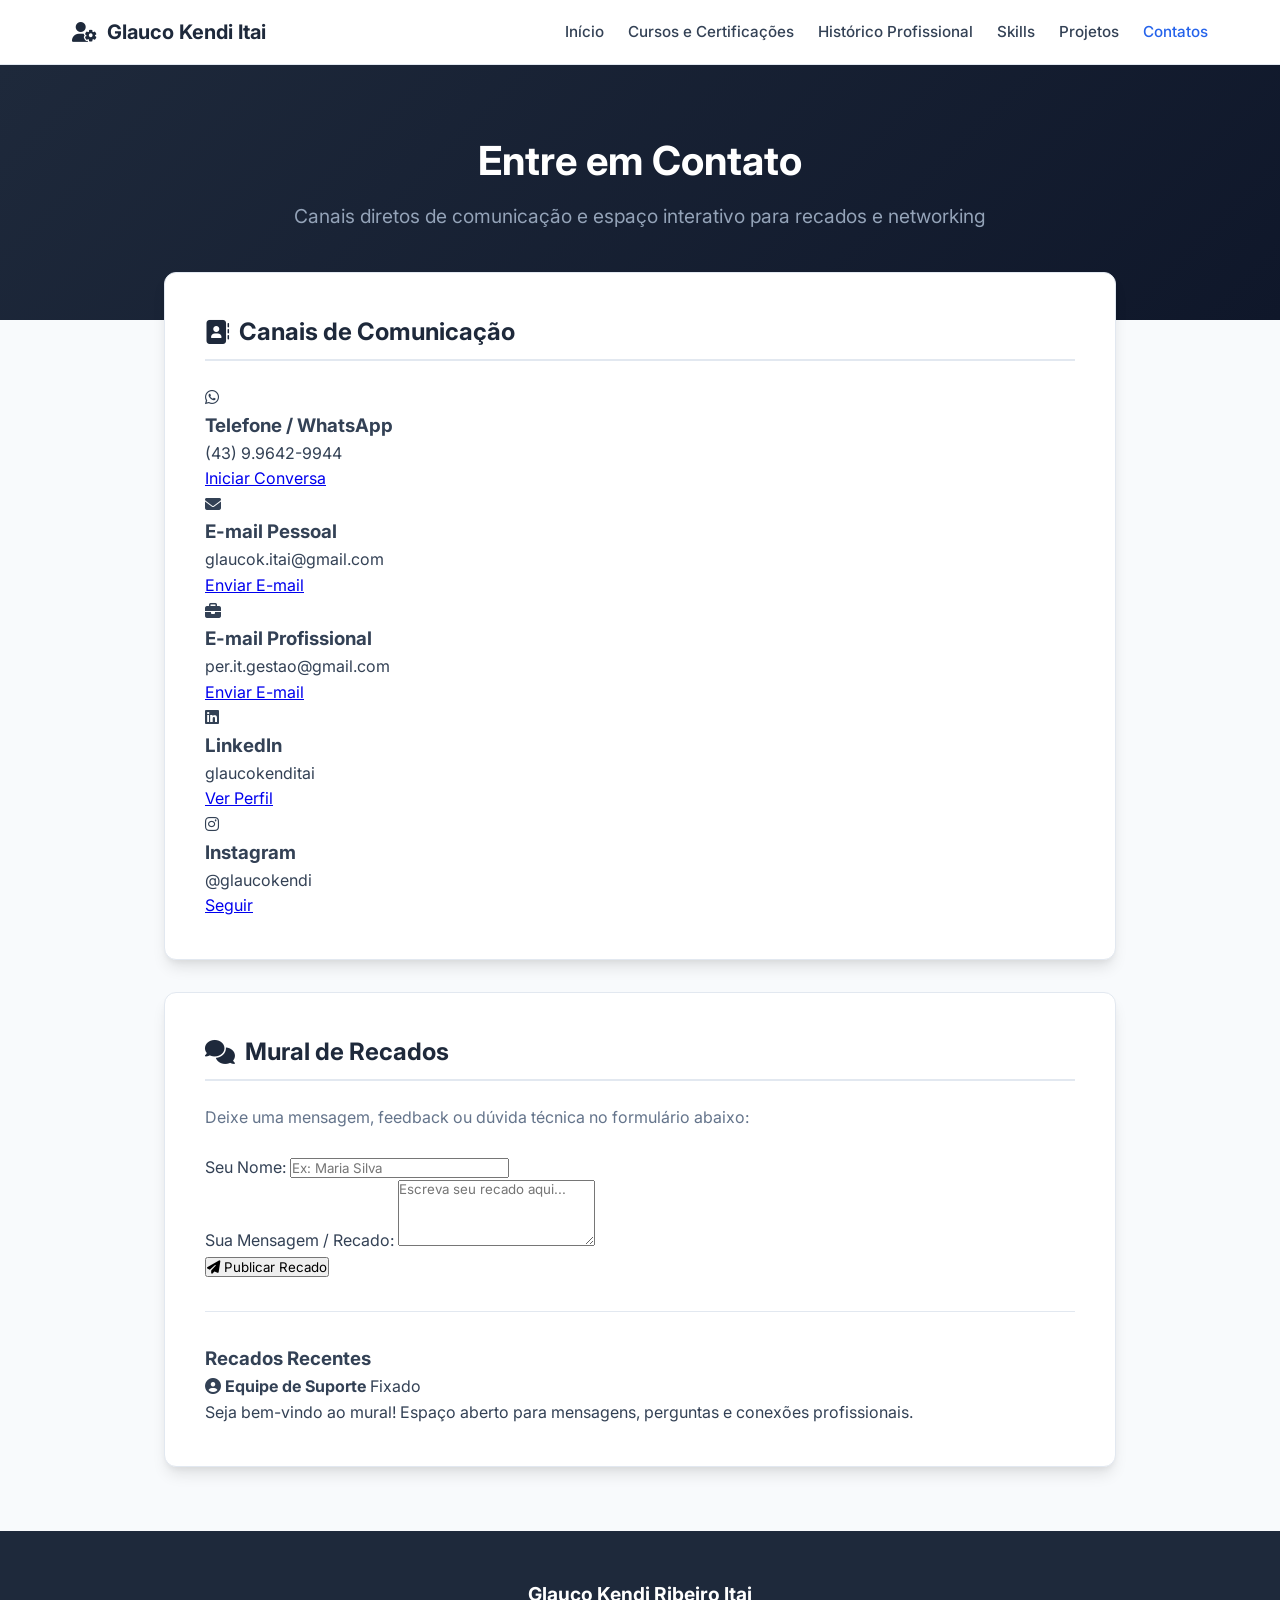
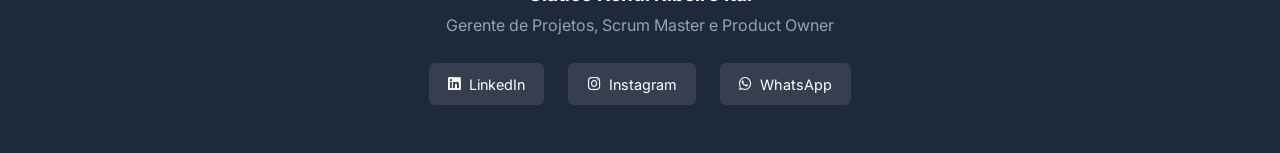
==== contatos.html @ f3f9a1f3 "Create contatos.html" ====
<!DOCTYPE html>
<html lang="pt-BR">
<head>
    <meta charset="UTF-8">
    <meta name="viewport" content="width=device-width, initial-scale=1.0">
    <title>Contatos & Recados - Glauco Kendi Itai</title>
    <!-- Google Fonts & Font Awesome -->
    <link href="https://fonts.googleapis.com/css2?family=Inter:wght@300;400;500;600;700&display=swap" rel="stylesheet">
    <link rel="stylesheet" href="https://cdnjs.cloudflare.com/ajax/libs/font-awesome/6.4.0/css/all.min.css">
    <!-- CSS Externo -->
    <link rel="stylesheet" href="style.css">
</head>
<body>

    <!-- Header Navigation -->
    <header>
        <div class="nav-container">
            <a href="index.html" class="logo">
                <i class="fa-solid fa-user-gear"></i> Glauco Kendi Itai
            </a>
            <nav>
                <ul class="nav-menu">
                    <li><a href="index.html" class="nav-link">Início</a></li>
                    <li><a href="cursos-e-certificacoes.html" class="nav-link">Cursos e Certificações</a></li>
                    <li><a href="historico-profissional.html" class="nav-link">Histórico Profissional</a></li>
                    <li><a href="skills.html" class="nav-link">Skills</a></li>
                    <li><a href="projetos.html" class="nav-link">Projetos</a></li>
                    <li><a href="contatos.html" class="nav-link active">Contatos</a></li>
                </ul>
            </nav>
        </div>
    </header>

    <!-- Page Banner -->
    <section class="hero">
        <div class="hero-content">
            <h1>Entre em Contato</h1>
            <p>Canais diretos de comunicação e espaço interativo para recados e networking</p>
        </div>
    </section>

    <!-- Main Content Container -->
    <main class="container">
        
        <!-- Seção de Cartões de Contato -->
        <div class="card">
            <h2 class="section-title"><i class="fa-solid fa-address-book"></i> Canais de Comunicação</h2>

            <div class="contact-grid">
                
                <!-- Telefone / WhatsApp -->
                <div class="contact-card">
                    <div class="contact-icon"><i class="fa-brands fa-whatsapp"></i></div>
                    <h3>Telefone / WhatsApp</h3>
                    <p>(43) 9.9642-9944</p>
                    <a href="https://wa.me/5543996429944" target="_blank" class="contact-link">Iniciar Conversa</a>
                </div>

                <!-- E-mail Pessoal -->
                <div class="contact-card">
                    <div class="contact-icon"><i class="fa-solid fa-envelope"></i></div>
                    <h3>E-mail Pessoal</h3>
                    <p>glaucok.itai@gmail.com</p>
                    <a href="mailto:glaucok.itai@gmail.com" class="contact-link">Enviar E-mail</a>
                </div>

                <!-- E-mail Profissional -->
                <div class="contact-card">
                    <div class="contact-icon"><i class="fa-solid fa-briefcase"></i></div>
                    <h3>E-mail Profissional</h3>
                    <p>per.it.gestao@gmail.com</p>
                    <a href="mailto:per.it.gestao@gmail.com" class="contact-link">Enviar E-mail</a>
                </div>

                <!-- LinkedIn -->
                <div class="contact-card">
                    <div class="contact-icon"><i class="fa-brands fa-linkedin"></i></div>
                    <h3>LinkedIn</h3>
                    <p>glaucokenditai</p>
                    <a href="https://www.linkedin.com/in/glaucokenditai/" target="_blank" class="contact-link">Ver Perfil</a>
                </div>

                <!-- Instagram -->
                <div class="contact-card">
                    <div class="contact-icon"><i class="fa-brands fa-instagram"></i></div>
                    <h3>Instagram</h3>
                    <p>@glaucokendi</p>
                    <a href="https://www.instagram.com/glaucokendi/" target="_blank" class="contact-link">Seguir</a>
                </div>

            </div>
        </div>

        <!-- Seção de Mural de Recados / Chat Forum -->
        <div class="card">
            <h2 class="section-title"><i class="fa-solid fa-comments"></i> Mural de Recados</h2>
            <p style="margin-bottom: 1.5rem; color: var(--text-light, #64748b);">Deixe uma mensagem, feedback ou dúvida técnica no formulário abaixo:</p>

            <!-- Formulário para postar -->
            <form id="commentForm" class="comment-form">
                <div class="form-group">
                    <label for="authorName">Seu Nome:</label>
                    <input type="text" id="authorName" placeholder="Ex: Maria Silva" required>
                </div>
                <div class="form-group">
                    <label for="messageText">Sua Mensagem / Recado:</label>
                    <textarea id="messageText" rows="4" placeholder="Escreva seu recado aqui..." required></textarea>
                </div>
                <button type="submit" class="btn-send"><i class="fa-solid fa-paper-plane"></i> Publicar Recado</button>
            </form>

            <hr style="margin: 2rem 0; border: 0; border-top: 1px solid var(--border-color, #e2e8f0);">

            <!-- Feed onde os recados aparecem -->
            <h3>Recados Recentes</h3>
            <div id="commentsFeed" class="comments-feed">
                <!-- Recado Demonstrativo Fixado -->
                <div class="comment-box">
                    <div class="comment-header">
                        <strong class="comment-author"><i class="fa-solid fa-user-circle"></i> Equipe de Suporte</strong>
                        <span class="comment-date">Fixado</span>
                    </div>
                    <p class="comment-body">Seja bem-vindo ao mural! Espaço aberto para mensagens, perguntas e conexões profissionais.</p>
                </div>
            </div>
        </div>

    </main>

    <!-- Script JS para simulação de Chat/Fórum via LocalStorage -->
    <script>
        document.addEventListener('DOMContentLoaded', () => {
            const commentForm = document.getElementById('commentForm');
            const commentsFeed = document.getElementById('commentsFeed');

            // Carregar mensagens salvas no navegador
            const loadMessages = () => {
                const savedMessages = JSON.parse(localStorage.getItem('muralRecados')) || [];
                
                // Limpa o feed mantendo apenas a mensagem padrão/fixada se desejar
                const initialHTML = `
                    <div class="comment-box">
                        <div class="comment-header">
                            <strong class="comment-author"><i class="fa-solid fa-user-circle"></i> Equipe de Suporte</strong>
                            <span class="comment-date">Fixado</span>
                        </div>
                        <p class="comment-body">Seja bem-vindo ao mural! Espaço aberto para mensagens, perguntas e conexões profissionais.</p>
                    </div>`;
                
                commentsFeed.innerHTML = initialHTML + savedMessages.map(msg => `
                    <div class="comment-box">
                        <div class="comment-header">
                            <strong class="comment-author"><i class="fa-solid fa-circle-user"></i> ${msg.author}</strong>
                            <span class="comment-date">${msg.date}</span>
                        </div>
                        <p class="comment-body">${msg.text}</p>
                    </div>
                `).join('');
            };

            // Publicar nova mensagem
            commentForm.addEventListener('submit', (e) => {
                e.preventDefault();
                
                const authorInput = document.getElementById('authorName');
                const messageInput = document.getElementById('messageText');

                const newMessage = {
                    author: authorInput.value.trim(),
                    text: messageInput.value.trim(),
                    date: new Date().toLocaleDateString('pt-BR') + ' às ' + new Date().toLocaleTimeString('pt-BR', {hour: '2-digit', minute:'2-digit'})
                };

                const savedMessages = JSON.parse(localStorage.getItem('muralRecados')) || [];
                savedMessages.unshift(newMessage); // Adiciona no início da lista

                localStorage.setItem('muralRecados', JSON.stringify(savedMessages));

                authorInput.value = '';
                messageInput.value = '';

                loadMessages();
            });

            loadMessages();
        });
    </script>

    <!-- Footer Section -->
    <footer>
        <div class="footer-content">
            <div class="footer-text">
                <h3>Glauco Kendi Ribeiro Itai</h3>
                <p>Gerente de Projetos, Scrum Master e Product Owner</p>
            </div>
            
            <div class="social-links">
                <a href="https://www.linkedin.com/in/glaucokenditai/" target="_blank" class="social-btn">
                    <i class="fa-brands fa-linkedin"></i> LinkedIn
                </a>
                <a href="https://www.instagram.com/glaucokendi/" target="_blank" class="social-btn">
                    <i class="fa-brands fa-instagram"></i> Instagram
                </a>
                <a href="https://wa.me/5543996429944" target="_blank" class="social-btn">
                    <i class="fa-brands fa-whatsapp"></i> WhatsApp
                </a>
            </div>
        </div>
    </footer>

</body>
</html>
---- style.css ----
:root {
    --primary: #1e293b;
    --primary-accent: #2563eb;
    --text-main: #334155;
    --text-light: #64748b;
    --bg-body: #f8fafc;
    --bg-card: #ffffff;
    --border-color: #e2e8f0;
    --shadow: 0 10px 15px -3px rgba(0, 0, 0, 0.1), 0 4px 6px -2px rgba(0, 0, 0, 0.05);
}

* {
    margin: 0;
    padding: 0;
    box-sizing: border-box;
    font-family: 'Inter', sans-serif;
}

body {
    background-color: var(--bg-body);
    color: var(--text-main);
    line-height: 1.6;
}

/* Header / Navbar */
header {
    background-color: var(--bg-card);
    border-bottom: 1px solid var(--border-color);
    position: sticky;
    top: 0;
    z-index: 1000;
}

.nav-container {
    max-width: 1200px;
    margin: 0 auto;
    padding: 1rem 2rem;
    display: flex;
    justify-content: space-between;
    align-items: center;
}

.logo {
    font-size: 1.25rem;
    font-weight: 700;
    color: var(--primary);
    text-decoration: none;
    display: flex;
    align-items: center;
    gap: 10px;
}

.nav-menu {
    display: flex;
    list-style: none;
    gap: 1.5rem;
}

.nav-link {
    text-decoration: none;
    color: var(--text-main);
    font-weight: 500;
    font-size: 0.95rem;
    transition: color 0.2s ease;
}

.nav-link:hover, .nav-link.active {
    color: var(--primary-accent);
}

/* Hero Section */
.hero {
    background: linear-gradient(135deg, #1e293b 0%, #0f172a 100%);
    color: white;
    padding: 4rem 2rem;
    text-align: center;
}

.hero-content {
    max-width: 800px;
    margin: 0 auto;
}

.profile-img-placeholder {
    width: 130px;
    height: 130px;
    border-radius: 50%;
    background-color: #3b82f6;
    color: white;
    display: flex;
    align-items: center;
    justify-content: center;
    font-size: 2.5rem;
    font-weight: bold;
    margin: 0 auto 1.5rem auto;
    border: 4px solid rgba(255, 255, 255, 0.2);
    box-shadow: 0 4px 20px rgba(0,0,0,0.2);
}

.hero h1 {
    font-size: 2.5rem;
    margin-bottom: 0.5rem;
    font-weight: 700;
}

.hero p {
    font-size: 1.2rem;
    color: #94a3b8;
    margin-bottom: 1.5rem;
}

.hero-btn {
    display: inline-block;
    background-color: var(--primary-accent);
    color: white;
    padding: 0.75rem 1.75rem;
    border-radius: 8px;
    text-decoration: none;
    font-weight: 600;
    transition: background-color 0.2s;
    box-shadow: 0 4px 6px -1px rgba(37, 99, 235, 0.4);
}

.hero-btn:hover {
    background-color: #1d4ed8;
}

/* Main Content Container */
.container {
    max-width: 1000px;
    margin: -3rem auto 4rem auto;
    padding: 0 1.5rem;
    position: relative;
    z-index: 10;
}

.card {
    background-color: var(--bg-card);
    border-radius: 12px;
    padding: 2.5rem;
    box-shadow: var(--shadow);
    border: 1px solid var(--border-color);
    margin-bottom: 2rem;
}

.section-title {
    font-size: 1.5rem;
    color: var(--primary);
    margin-bottom: 1.5rem;
    padding-bottom: 0.5rem;
    border-bottom: 2px solid var(--border-color);
    display: flex;
    align-items: center;
    gap: 10px;
}

.bio-text p {
    margin-bottom: 1.2rem;
    color: var(--text-main);
    font-size: 1.05rem;
    text-align: justify;
}

.bio-text p:last-child {
    margin-bottom: 0;
}

/* Experience Highlights Grid */
.grid-cards {
    display: grid;
    grid-template-columns: repeat(auto-fit, minmax(280px, 1fr));
    gap: 1.5rem;
    margin-top: 2rem;
}

.info-box {
    background-color: #f1f5f9;
    padding: 1.5rem;
    border-radius: 8px;
    border-left: 4px solid var(--primary-accent);
}

.info-box h3 {
    font-size: 1.1rem;
    color: var(--primary);
    margin-bottom: 0.5rem;
}

.info-box p {
    font-size: 0.95rem;
    color: var(--text-light);
}

/* Tags / Badges */
.tags-container {
    display: flex;
    flex-wrap: wrap;
    gap: 0.5rem;
    margin-top: 1rem;
}

.tag {
    background-color: #e0e7ff;
    color: #3730a3;
    padding: 0.35rem 0.75rem;
    border-radius: 20px;
    font-size: 0.85rem;
    font-weight: 500;
}

/* Footer */
footer {
    background-color: var(--primary);
    color: #94a3b8;
    padding: 3rem 1.5rem;
    text-align: center;
}

.footer-content {
    max-width: 1000px;
    margin: 0 auto;
}

.footer-text {
    margin-bottom: 1.5rem;
}

.footer-text h3 {
    color: white;
    font-size: 1.2rem;
    margin-bottom: 0.25rem;
}

.social-links {
    display: flex;
    justify-content: center;
    gap: 1.5rem;
    margin-top: 1rem;
}

.social-btn {
    display: inline-flex;
    align-items: center;
    gap: 8px;
    color: white;
    background-color: rgba(255, 255, 255, 0.1);
    padding: 0.6rem 1.2rem;
    border-radius: 6px;
    text-decoration: none;
    font-size: 0.9rem;
    transition: all 0.2s ease;
}

.social-btn:hover {
    background-color: var(--primary-accent);
    transform: translateY(-2px);
}

@media (max-width: 768px) {
    .nav-container {
        flex-direction: column;
        gap: 1rem;
    }
    .nav-menu {
        flex-wrap: wrap;
        justify-content: center;
    }
    .hero h1 {
        font-size: 2rem;
    }
    .container {
        margin-top: -1.5rem;
    }
}

/* Seção de Cursos e Certificações */
.certs-grid {
    display: grid;
    grid-template-columns: repeat(auto-fit, minmax(300px, 1fr));
    gap: 2rem;
    margin-top: 1.5rem;
}

.cert-card {
    background-color: var(--bg-card);
    border: 1px solid var(--border-color);
    border-radius: 10px;
    overflow: hidden;
    box-shadow: 0 4px 6px -1px rgba(0, 0, 0, 0.05);
    transition: transform 0.2s ease, box-shadow 0.2s ease;
    display: flex;
    flex-direction: column;
}

.cert-card:hover {
    transform: translateY(-4px);
    box-shadow: var(--shadow);
}

.cert-img-container {
    width: 100%;
    height: 200px;
    background-color: #e2e8f0;
    border-bottom: 1px solid var(--border-color);
    overflow: hidden;
}

.cert-img {
    width: 100%;
    height: 100%;
    object-fit: cover;
    transition: transform 0.3s ease;
}

.cert-card:hover .cert-img {
    transform: scale(1.03);
}

.cert-info {
    padding: 1.5rem;
    display: flex;
    flex-direction: column;
    flex-grow: 1;
}

.cert-title {
    font-size: 1.15rem;
    color: var(--primary);
    margin-bottom: 1rem;
    line-height: 1.4;
}

.cert-details {
    list-style: none;
    display: flex;
    flex-direction: column;
    gap: 0.6rem;
    margin-top: auto;
}

.cert-details li {
    font-size: 0.92rem;
    color: var(--text-main);
    display: flex;
    align-items: center;
    gap: 8px;
}

.cert-details li i {
    color: var(--primary-accent);
    width: 16px;
}

/* Seção de Histórico Profissional (Timeline) */
.timeline {
    position: relative;
    padding-left: 1.5rem;
    margin-top: 2rem;
}

.timeline::before {
    content: '';
    position: absolute;
    left: 0;
    top: 5px;
    bottom: 5px;
    width: 2px;
    background-color: var(--border-color);
}

.timeline-item {
    position: relative;
    margin-bottom: 2.5rem;
}

.timeline-item:last-child {
    margin-bottom: 0;
}

.timeline-dot {
    position: absolute;
    left: -1.85rem;
    top: 4px;
    width: 14px;
    height: 14px;
    border-radius: 50%;
    background-color: var(--primary-accent);
    border: 3px solid var(--bg-card);
    box-shadow: 0 0 0 2px var(--primary-accent);
}

.timeline-content {
    background-color: #f8fafc;
    border: 1px solid var(--border-color);
    border-radius: 8px;
    padding: 1.5rem;
}

.timeline-header {
    display: flex;
    justify-content: space-between;
    align-items: center;
    flex-wrap: wrap;
    gap: 0.5rem;
    margin-bottom: 0.5rem;
}

.job-title {
    font-size: 1.15rem;
    color: var(--primary);
    font-weight: 700;
}

.job-period {
    font-size: 0.85rem;
    color: var(--primary-accent);
    font-weight: 600;
    background-color: #eff6ff;
    padding: 0.25rem 0.6rem;
    border-radius: 4px;
}

.company-name {
    font-size: 0.95rem;
    color: var(--text-light);
    font-weight: 500;
    margin-bottom: 1rem;
    display: flex;
    align-items: center;
    gap: 6px;
}

.job-description {
    font-size: 0.95rem;
    color: var(--text-main);
    line-height: 1.6;
    margin-bottom: 1rem;
}

@media (max-width: 600px) {
    .timeline-header {
        flex-direction: column;
        align-items: flex-start;
    }
}
/* Seção e Tags da Página de Skills */
.skills-tags-wrapper {
    display: flex;
    flex-wrap: wrap;
    gap: 0.75rem;
    margin-top: 0.5rem;
}

.tag-pill {
    background-color: #f1f5f9;
    color: var(--text-main);
    border: 1px solid var(--border-color);
    padding: 0.5rem 1rem;
    border-radius: 20px;
    font-size: 0.9rem;
    font-weight: 500;
    transition: all 0.2s ease;
    display: inline-flex;
    align-items: center;
}

.tag-pill:hover {
    border-color: var(--primary-accent);
    color: var(--primary-accent);
    transform: translateY(-2px);
    box-shadow: 0 2px 6px rgba(0, 0, 0, 0.05);
}

/* Destaque para papéis/frameworks chave */
.tag-pill.accent {
    background-color: #eff6ff;
    color: var(--primary-accent);
    border-color: #bfdbfe;
    font-weight: 600;
}

/* Destaque para Ferramentas / Tecnologias */
.tag-pill.tech {
    background-color: #f8fafc;
    color: #0f172a;
    border-color: #cbd5e1;
}

.tag-pill.tech:hover {
    background-color: #1e293b;
    color: #ffffff;
}

/* Destaque para Soft Skills / Educação Continuada */
.tag-pill.soft {
    background-color: #f0fdf4;
    color: #166534;
    border-color: #bbf7d0;
}

.tag-pill.soft:hover {
    background-color: #166534;
    color: #ffffff;
}
/* Seção do Banner do Currículo */
.hero-contact-info {
    margin: 1rem 0 1.5rem 0;
    font-size: 0.95rem;
    color: #cbd5e1;
}

.print-btn {
    cursor: pointer;
    border: none;
    font-size: 0.95rem;
}

/* Lista de Vagas / Experiências */
.jobs-list {
    display: flex;
    flex-direction: column;
    gap: 1.5rem;
}

.job-item {
    background-color: #f8fafc;
    border: 1px solid var(--border-color);
    border-radius: 8px;
    padding: 1.25rem;
}

.job-header {
    display: flex;
    justify-content: space-between;
    align-items: flex-start;
    flex-wrap: wrap;
    gap: 0.5rem;
    margin-bottom: 0.75rem;
}

.job-client {
    font-size: 0.9rem;
    color: var(--text-light);
    display: block;
    margin-top: 0.25rem;
}

.btn-toggle {
    background: transparent;
    border: 1px solid var(--primary-accent);
    color: var(--primary-accent);
    padding: 0.4rem 0.8rem;
    border-radius: 6px;
    cursor: pointer;
    font-size: 0.85rem;
    font-weight: 600;
    transition: all 0.2s ease;
    display: inline-flex;
    align-items: center;
    gap: 6px;
}

.btn-toggle:hover {
    background-color: var(--primary-accent);
    color: #ffffff;
}

.job-details {
    display: none;
    margin-top: 1rem;
    padding-top: 1rem;
    border-top: 1px dashed var(--border-color);
    color: var(--text-main);
    font-size: 0.95rem;
    line-height: 1.6;
}

/* Ajustes de Impressão para gerar PDF perfeito */
@media print {
    header, footer, .hero-btn, .btn-toggle {
        display: none !important;
    }
    .hero {
        background: none !important;
        color: #000000 !important;
        padding: 0 !important;
        text-align: left !important;
    }
    .hero h1 { color: #000000 !important; }
    .hero p, .hero-contact-info { color: #333333 !important; }
    .container { margin-top: 1rem !important; }
    .card { box-shadow: none !important; border: none !important; padding: 0 !important; margin-bottom: 1.5rem !important; }
    .job-details { display: block !important; }
}
/* Grid e Cards da Página de Projetos */
.projects-grid {
    display: grid;
    grid-template-columns: repeat(auto-fit, minmax(320px, 1fr));
    gap: 1.5rem;
    margin-top: 1rem;
}

.project-card {
    background-color: #ffffff;
    border: 1px solid var(--border-color);
    border-left: 4px solid var(--primary-accent);
    border-radius: 8px;
    padding: 1.5rem;
    display: flex;
    flex-direction: column;
    justify-content: space-between;
    transition: transform 0.2s ease, box-shadow 0.2s ease;
}

.project-card:hover {
    transform: translateY(-3px);
    box-shadow: 0 6px 15px rgba(0, 0, 0, 0.08);
}

.project-header {
    display: flex;
    flex-wrap: wrap;
    gap: 0.5rem;
    margin-bottom: 0.75rem;
}

.project-badge {
    font-size: 0.8rem;
    font-weight: 600;
    background-color: #e2e8f0;
    color: var(--text-main);
    padding: 0.25rem 0.6rem;
    border-radius: 4px;
}

.project-badge.client {
    background-color: #e0f2fe;
    color: #0369a1;
}

.project-title {
    font-size: 1.2rem;
    color: var(--primary);
    margin-bottom: 0.25rem;
}

.project-subtitle {
    font-size: 0.9rem;
    font-weight: 500;
    color: var(--text-light);
    margin-bottom: 1rem;
}

.project-description {
    font-size: 0.95rem;
    color: var(--text-main);
    line-height: 1.5;
    margin-bottom: 1.25rem;
}

.project-tags {
    display: flex;
    flex-wrap: wrap;
    gap: 0.4rem;
    margin-top: auto;
}
/* Estilização para alinhar o conteúdo interno dos cards */
.cert-card {
    display: flex;
    flex-direction: column;
    justify-content: space-between;
}

.cert-info {
    display: flex;
    flex-direction: column;
    height: 100%;
}

.cert-details {
    margin-bottom: 1.25rem;
    flex-grow: 1;
}

/* Botão de Download de Certificados */
.btn-download {
    display: inline-flex;
    align-items: center;
    justify-content: center;
    gap: 0.5rem;
    padding: 0.6rem 1rem;
    background-color: var(--primary, #1e293b);
    color: #ffffff;
    font-size: 0.875rem;
    font-weight: 500;
    text-decoration: none;
    border-radius: 6px;
    margin-top: auto;
    transition: background-color 0.2s ease, transform 0.1s ease;
}

.btn-download:hover {
    background-color: var(--primary-accent, #2563eb);
    color: #ffffff;
    transform: translateY(-1px);
}

.btn-download:active {
    transform: translateY(0);
}
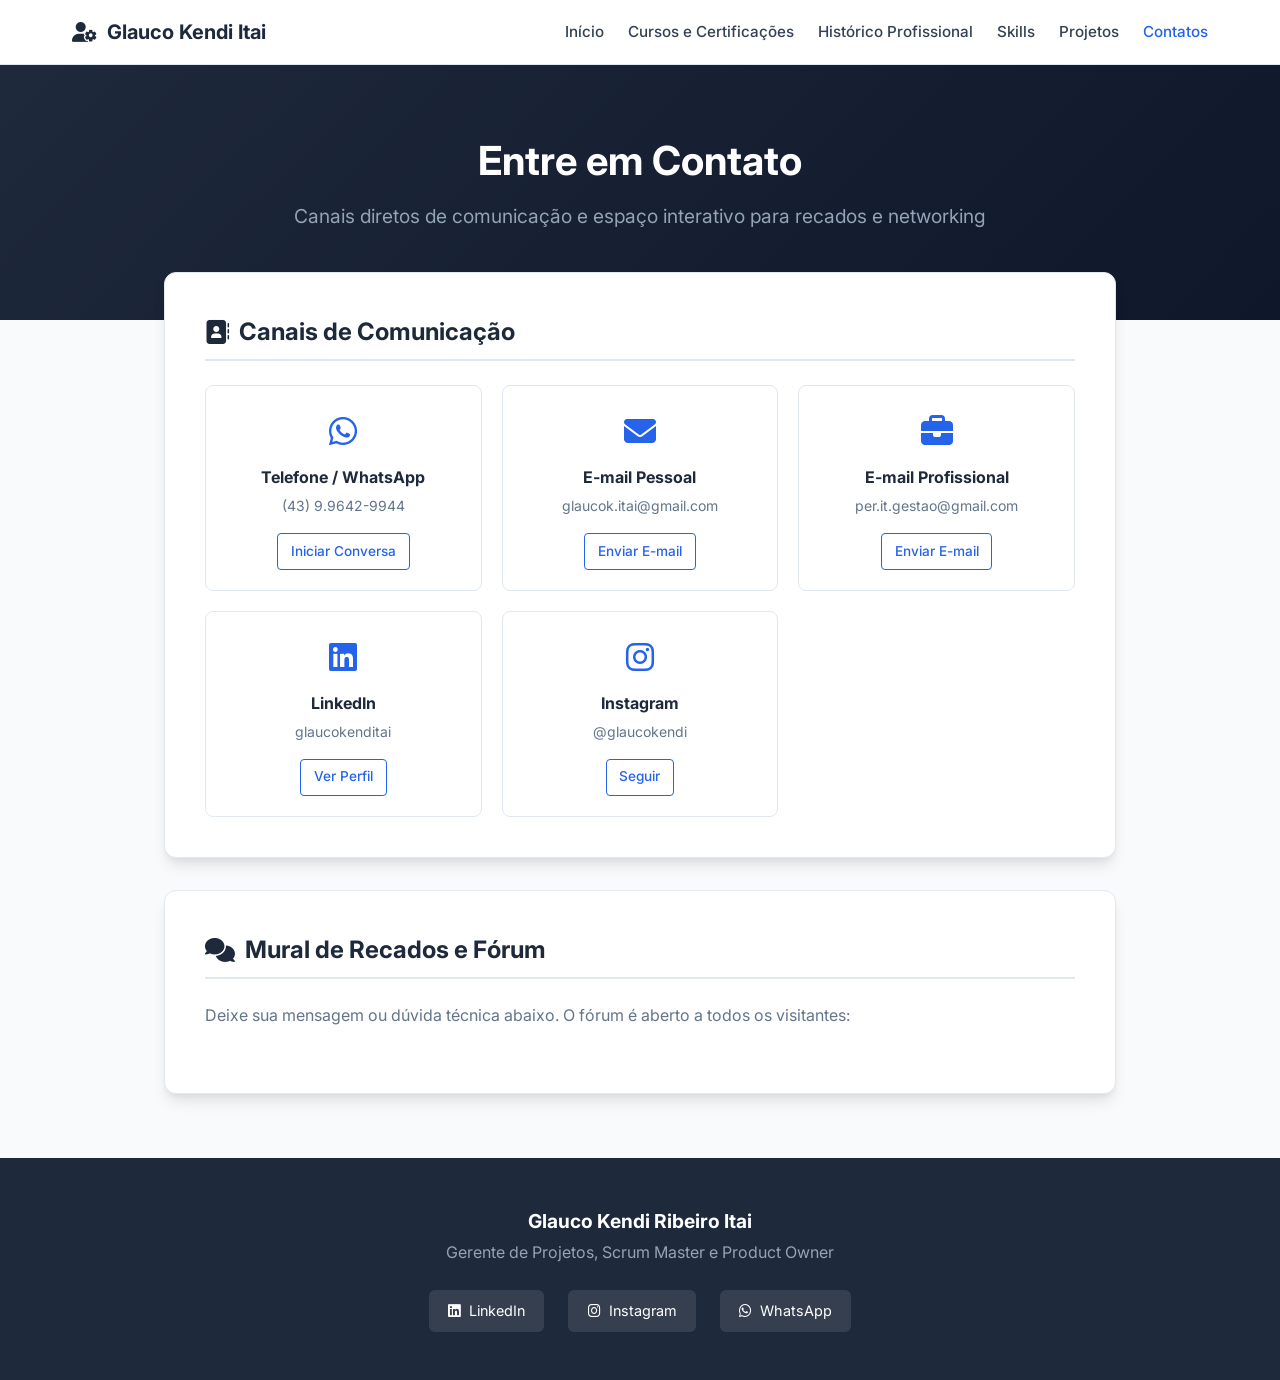
==== commit 8d607827: "Update contatos.html" ====
--- a/contatos.html
+++ b/contatos.html
@@ -91,100 +91,32 @@
             </div>
         </div>
 
-        <!-- Seção de Mural de Recados / Chat Forum -->
+        <!-- Seção do Fórum Disqus -->
         <div class="card">
-            <h2 class="section-title"><i class="fa-solid fa-comments"></i> Mural de Recados</h2>
-            <p style="margin-bottom: 1.5rem; color: var(--text-light, #64748b);">Deixe uma mensagem, feedback ou dúvida técnica no formulário abaixo:</p>
+            <h2 class="section-title"><i class="fa-solid fa-comments"></i> Mural de Recados e Fórum</h2>
+            <p style="margin-bottom: 1.5rem; color: var(--text-light, #64748b);">Deixe sua mensagem ou dúvida técnica abaixo. O fórum é aberto a todos os visitantes:</p>
 
-            <!-- Formulário para postar -->
-            <form id="commentForm" class="comment-form">
-                <div class="form-group">
-                    <label for="authorName">Seu Nome:</label>
-                    <input type="text" id="authorName" placeholder="Ex: Maria Silva" required>
-                </div>
-                <div class="form-group">
-                    <label for="messageText">Sua Mensagem / Recado:</label>
-                    <textarea id="messageText" rows="4" placeholder="Escreva seu recado aqui..." required></textarea>
-                </div>
-                <button type="submit" class="btn-send"><i class="fa-solid fa-paper-plane"></i> Publicar Recado</button>
-            </form>
+            <!-- Contêiner do Disqus -->
+            <div id="disqus_thread"></div>
 
-            <hr style="margin: 2rem 0; border: 0; border-top: 1px solid var(--border-color, #e2e8f0);">
-
-            <!-- Feed onde os recados aparecem -->
-            <h3>Recados Recentes</h3>
-            <div id="commentsFeed" class="comments-feed">
-                <!-- Recado Demonstrativo Fixado -->
-                <div class="comment-box">
-                    <div class="comment-header">
-                        <strong class="comment-author"><i class="fa-solid fa-user-circle"></i> Equipe de Suporte</strong>
-                        <span class="comment-date">Fixado</span>
-                    </div>
-                    <p class="comment-body">Seja bem-vindo ao mural! Espaço aberto para mensagens, perguntas e conexões profissionais.</p>
-                </div>
-            </div>
+            <script>
+                var disqus_config = function () {
+                    this.page.url = window.location.href;  
+                    this.page.identifier = 'contatos_glauco_kendi'; 
+                };
+                
+                (function() { 
+                    var d = document, s = d.createElement('script');
+                    // Substitua 'SEU_SHORTNAME' pelo seu identificador do Disqus
+                    s.src = 'https://SEU_SHORTNAME.disqus.com/embed.js';
+                    s.setAttribute('data-timestamp', +new Date());
+                    (d.head || d.body).appendChild(s);
+                })();
+            </script>
+            <noscript>Por favor, ative o JavaScript para visualizar os <a href="https://disqus.com/?ref_noscript">comentários do Disqus.</a></noscript>
         </div>
 
     </main>
-
-    <!-- Script JS para simulação de Chat/Fórum via LocalStorage -->
-    <script>
-        document.addEventListener('DOMContentLoaded', () => {
-            const commentForm = document.getElementById('commentForm');
-            const commentsFeed = document.getElementById('commentsFeed');
-
-            // Carregar mensagens salvas no navegador
-            const loadMessages = () => {
-                const savedMessages = JSON.parse(localStorage.getItem('muralRecados')) || [];
-                
-                // Limpa o feed mantendo apenas a mensagem padrão/fixada se desejar
-                const initialHTML = `
-                    <div class="comment-box">
-                        <div class="comment-header">
-                            <strong class="comment-author"><i class="fa-solid fa-user-circle"></i> Equipe de Suporte</strong>
-                            <span class="comment-date">Fixado</span>
-                        </div>
-                        <p class="comment-body">Seja bem-vindo ao mural! Espaço aberto para mensagens, perguntas e conexões profissionais.</p>
-                    </div>`;
-                
-                commentsFeed.innerHTML = initialHTML + savedMessages.map(msg => `
-                    <div class="comment-box">
-                        <div class="comment-header">
-                            <strong class="comment-author"><i class="fa-solid fa-circle-user"></i> ${msg.author}</strong>
-                            <span class="comment-date">${msg.date}</span>
-                        </div>
-                        <p class="comment-body">${msg.text}</p>
-                    </div>
-                `).join('');
-            };
-
-            // Publicar nova mensagem
-            commentForm.addEventListener('submit', (e) => {
-                e.preventDefault();
-                
-                const authorInput = document.getElementById('authorName');
-                const messageInput = document.getElementById('messageText');
-
-                const newMessage = {
-                    author: authorInput.value.trim(),
-                    text: messageInput.value.trim(),
-                    date: new Date().toLocaleDateString('pt-BR') + ' às ' + new Date().toLocaleTimeString('pt-BR', {hour: '2-digit', minute:'2-digit'})
-                };
-
-                const savedMessages = JSON.parse(localStorage.getItem('muralRecados')) || [];
-                savedMessages.unshift(newMessage); // Adiciona no início da lista
-
-                localStorage.setItem('muralRecados', JSON.stringify(savedMessages));
-
-                authorInput.value = '';
-                messageInput.value = '';
-
-                loadMessages();
-            });
-
-            loadMessages();
-        });
-    </script>
 
     <!-- Footer Section -->
     <footer>
--- a/style.css
+++ b/style.css
@@ -708,3 +708,159 @@
 .btn-download:active {
     transform: translateY(0);
 }
+/* Grid de Contatos */
+.contact-grid {
+    display: grid;
+    grid-template-columns: repeat(auto-fit, minmax(220px, 1fr));
+    gap: 1.25rem;
+    margin-top: 1rem;
+}
+
+.contact-card {
+    background: #ffffff;
+    border: 1px solid var(--border-color, #e2e8f0);
+    border-radius: 8px;
+    padding: 1.25rem;
+    text-align: center;
+    display: flex;
+    flex-direction: column;
+    align-items: center;
+    transition: transform 0.2s ease, box-shadow 0.2s ease;
+}
+
+.contact-card:hover {
+    transform: translateY(-3px);
+    box-shadow: 0 4px 12px rgba(0, 0, 0, 0.08);
+}
+
+.contact-icon {
+    font-size: 2rem;
+    color: var(--primary-accent, #2563eb);
+    margin-bottom: 0.5rem;
+}
+
+.contact-card h3 {
+    font-size: 1rem;
+    color: var(--primary, #1e293b);
+    margin-bottom: 0.25rem;
+}
+
+.contact-card p {
+    font-size: 0.875rem;
+    color: var(--text-light, #64748b);
+    margin-bottom: 1rem;
+    word-break: break-word;
+}
+
+.contact-link {
+    display: inline-block;
+    padding: 0.4rem 0.8rem;
+    font-size: 0.85rem;
+    font-weight: 500;
+    color: var(--primary-accent, #2563eb);
+    border: 1px solid var(--primary-accent, #2563eb);
+    border-radius: 4px;
+    text-decoration: none;
+    transition: background-color 0.2s ease, color 0.2s ease;
+}
+
+.contact-link:hover {
+    background-color: var(--primary-accent, #2563eb);
+    color: #ffffff;
+}
+
+/* Mural de Recados / Forum */
+.comment-form {
+    display: flex;
+    flex-direction: column;
+    gap: 1rem;
+    background-color: #f8fafc;
+    padding: 1.25rem;
+    border-radius: 8px;
+    border: 1px solid var(--border-color, #e2e8f0);
+}
+
+.form-group {
+    display: flex;
+    flex-direction: column;
+    gap: 0.4rem;
+}
+
+.form-group label {
+    font-size: 0.9rem;
+    font-weight: 600;
+    color: var(--primary, #1e293b);
+}
+
+.form-group input,
+.form-group textarea {
+    width: 100%;
+    padding: 0.6rem 0.8rem;
+    border: 1px solid var(--border-color, #cbd5e1);
+    border-radius: 6px;
+    font-family: inherit;
+    font-size: 0.95rem;
+    outline: none;
+    transition: border-color 0.2s;
+}
+
+.form-group input:focus,
+.form-group textarea:focus {
+    border-color: var(--primary-accent, #2563eb);
+}
+
+.btn-send {
+    align-self: flex-start;
+    padding: 0.6rem 1.25rem;
+    background-color: var(--primary, #1e293b);
+    color: #ffffff;
+    border: none;
+    border-radius: 6px;
+    font-size: 0.9rem;
+    font-weight: 500;
+    cursor: pointer;
+    transition: background-color 0.2s;
+}
+
+.btn-send:hover {
+    background-color: var(--primary-accent, #2563eb);
+}
+
+/* Feed de Comentários */
+.comments-feed {
+    display: flex;
+    flex-direction: column;
+    gap: 1rem;
+    margin-top: 1rem;
+}
+
+.comment-box {
+    background-color: #ffffff;
+    border: 1px solid var(--border-color, #e2e8f0);
+    border-left: 4px solid var(--primary-accent, #2563eb);
+    padding: 1rem;
+    border-radius: 6px;
+}
+
+.comment-header {
+    display: flex;
+    justify-content: space-between;
+    align-items: center;
+    margin-bottom: 0.5rem;
+}
+
+.comment-author {
+    color: var(--primary, #1e293b);
+    font-size: 0.95rem;
+}
+
+.comment-date {
+    font-size: 0.75rem;
+    color: var(--text-light, #94a3b8);
+}
+
+.comment-body {
+    font-size: 0.925rem;
+    color: var(--text-main, #334155);
+    line-height: 1.4;
+}
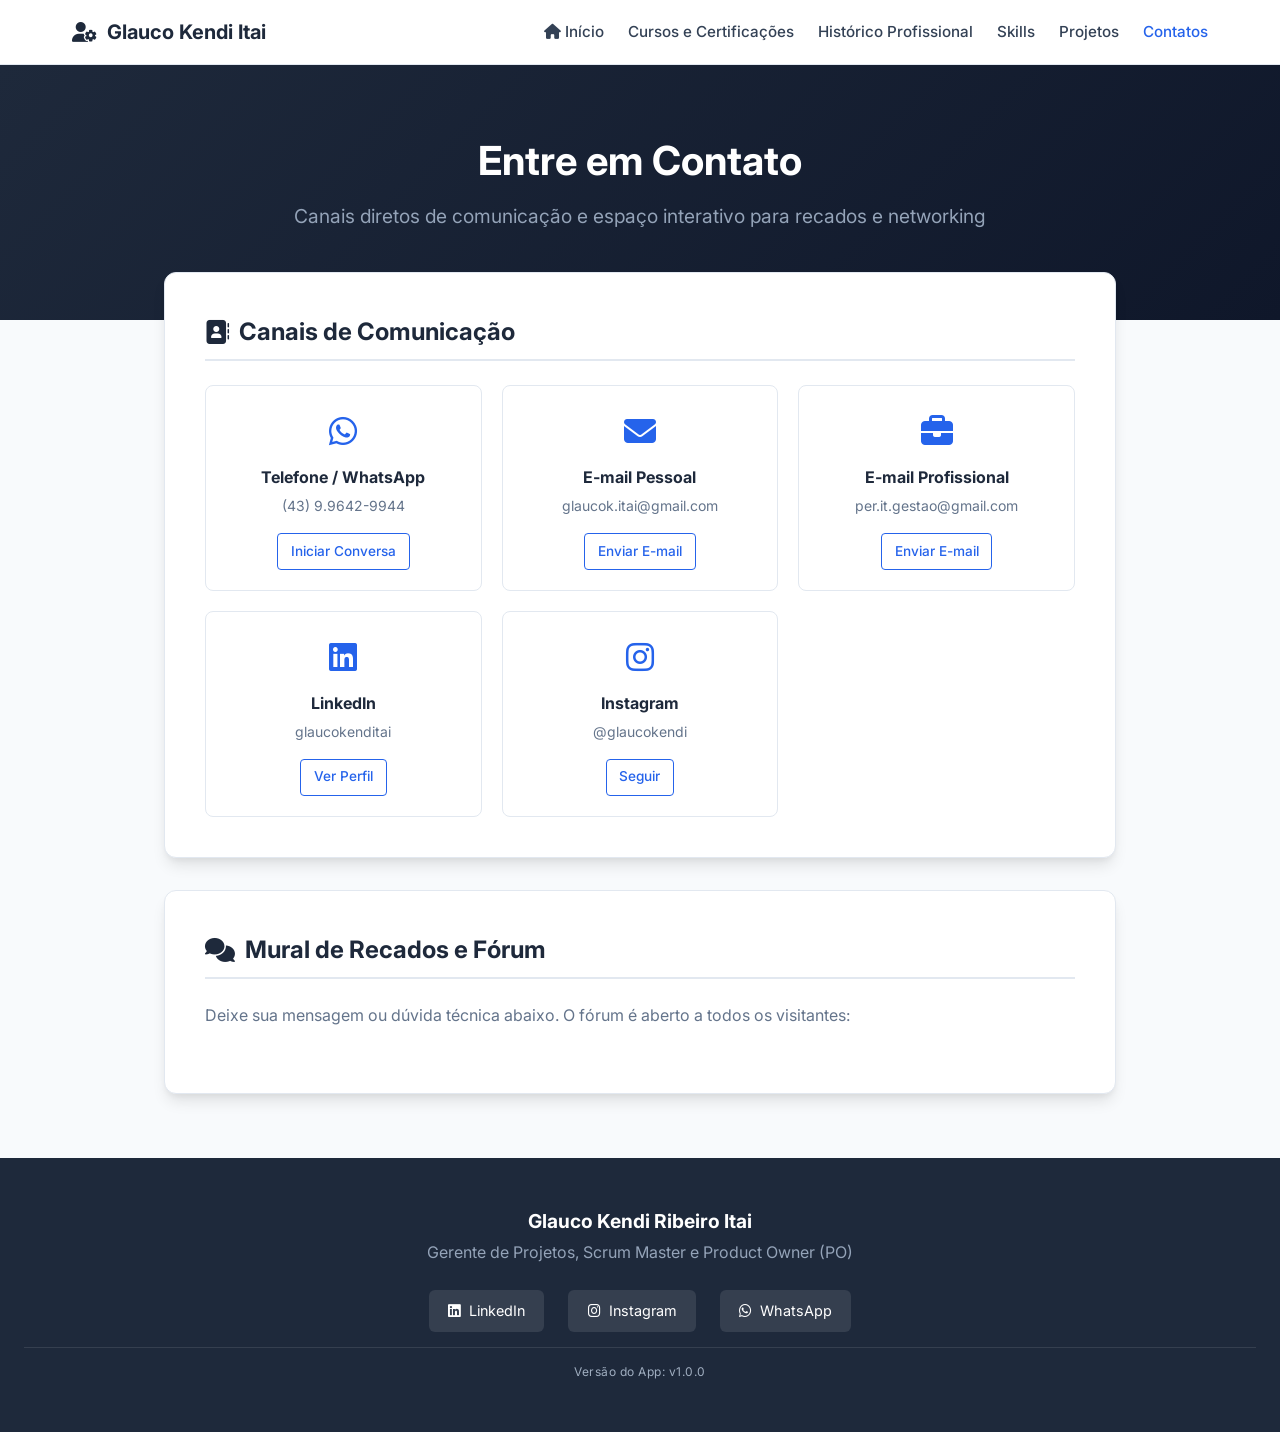
==== commit e6fc84c6: "Add files via upload" ====
--- a/contatos.html
+++ b/contatos.html
@@ -9,27 +9,13 @@
     <link rel="stylesheet" href="https://cdnjs.cloudflare.com/ajax/libs/font-awesome/6.4.0/css/all.min.css">
     <!-- CSS Externo -->
     <link rel="stylesheet" href="style.css">
+    <!-- Script de Injeção e Consumo -->
+    <script src="script-contatos.js" defer></script>
 </head>
 <body>
 
-    <!-- Header Navigation -->
-    <header>
-        <div class="nav-container">
-            <a href="index.html" class="logo">
-                <i class="fa-solid fa-user-gear"></i> Glauco Kendi Itai
-            </a>
-            <nav>
-                <ul class="nav-menu">
-                    <li><a href="index.html" class="nav-link">Início</a></li>
-                    <li><a href="cursos-e-certificacoes.html" class="nav-link">Cursos e Certificações</a></li>
-                    <li><a href="historico-profissional.html" class="nav-link">Histórico Profissional</a></li>
-                    <li><a href="skills.html" class="nav-link">Skills</a></li>
-                    <li><a href="projetos.html" class="nav-link">Projetos</a></li>
-                    <li><a href="contatos.html" class="nav-link active">Contatos</a></li>
-                </ul>
-            </nav>
-        </div>
-    </header>
+    <!-- Contêiner do Header Reutilizável -->
+    <div id="header-holder"></div>
 
     <!-- Page Banner -->
     <section class="hero">
@@ -42,53 +28,10 @@
     <!-- Main Content Container -->
     <main class="container">
         
-        <!-- Seção de Cartões de Contato -->
+        <!-- Seção de Cartões de Contato (Gerado via JSON) -->
         <div class="card">
             <h2 class="section-title"><i class="fa-solid fa-address-book"></i> Canais de Comunicação</h2>
-
-            <div class="contact-grid">
-                
-                <!-- Telefone / WhatsApp -->
-                <div class="contact-card">
-                    <div class="contact-icon"><i class="fa-brands fa-whatsapp"></i></div>
-                    <h3>Telefone / WhatsApp</h3>
-                    <p>(43) 9.9642-9944</p>
-                    <a href="https://wa.me/5543996429944" target="_blank" class="contact-link">Iniciar Conversa</a>
-                </div>
-
-                <!-- E-mail Pessoal -->
-                <div class="contact-card">
-                    <div class="contact-icon"><i class="fa-solid fa-envelope"></i></div>
-                    <h3>E-mail Pessoal</h3>
-                    <p>glaucok.itai@gmail.com</p>
-                    <a href="mailto:glaucok.itai@gmail.com" class="contact-link">Enviar E-mail</a>
-                </div>
-
-                <!-- E-mail Profissional -->
-                <div class="contact-card">
-                    <div class="contact-icon"><i class="fa-solid fa-briefcase"></i></div>
-                    <h3>E-mail Profissional</h3>
-                    <p>per.it.gestao@gmail.com</p>
-                    <a href="mailto:per.it.gestao@gmail.com" class="contact-link">Enviar E-mail</a>
-                </div>
-
-                <!-- LinkedIn -->
-                <div class="contact-card">
-                    <div class="contact-icon"><i class="fa-brands fa-linkedin"></i></div>
-                    <h3>LinkedIn</h3>
-                    <p>glaucokenditai</p>
-                    <a href="https://www.linkedin.com/in/glaucokenditai/" target="_blank" class="contact-link">Ver Perfil</a>
-                </div>
-
-                <!-- Instagram -->
-                <div class="contact-card">
-                    <div class="contact-icon"><i class="fa-brands fa-instagram"></i></div>
-                    <h3>Instagram</h3>
-                    <p>@glaucokendi</p>
-                    <a href="https://www.instagram.com/glaucokendi/" target="_blank" class="contact-link">Seguir</a>
-                </div>
-
-            </div>
+            <div class="contact-grid" id="contact-grid-container"></div>
         </div>
 
         <!-- Seção do Fórum Disqus -->
@@ -107,8 +50,7 @@
                 
                 (function() { 
                     var d = document, s = d.createElement('script');
-                    // Substitua 'SEU_SHORTNAME' pelo seu identificador do Disqus
-                    s.src = 'https://SEU_SHORTNAME.disqus.com/embed.js';
+                    s.src = 'https://glauco-portfolio.disqus.com/embed.js';
                     s.setAttribute('data-timestamp', +new Date());
                     (d.head || d.body).appendChild(s);
                 })();
@@ -118,27 +60,8 @@
 
     </main>
 
-    <!-- Footer Section -->
-    <footer>
-        <div class="footer-content">
-            <div class="footer-text">
-                <h3>Glauco Kendi Ribeiro Itai</h3>
-                <p>Gerente de Projetos, Scrum Master e Product Owner</p>
-            </div>
-            
-            <div class="social-links">
-                <a href="https://www.linkedin.com/in/glaucokenditai/" target="_blank" class="social-btn">
-                    <i class="fa-brands fa-linkedin"></i> LinkedIn
-                </a>
-                <a href="https://www.instagram.com/glaucokendi/" target="_blank" class="social-btn">
-                    <i class="fa-brands fa-instagram"></i> Instagram
-                </a>
-                <a href="https://wa.me/5543996429944" target="_blank" class="social-btn">
-                    <i class="fa-brands fa-whatsapp"></i> WhatsApp
-                </a>
-            </div>
-        </div>
-    </footer>
+    <!-- Contêiner do Footer Reutilizável -->
+    <div id="footer-holder"></div>
 
 </body>
-</html>
+</html>
--- a/style.css
+++ b/style.css
@@ -1,3 +1,23 @@
+/* ==========================================================================
+   SUMÁRIO DE ESTILOS CSS
+   ==========================================================================
+   1. Variáveis Globais & Reset
+   2. Layout & Navegação Base (Header, Cards, Footer)
+   3. Home / Hero & Apresentação
+   4. Experiência Profissional & Linha do Tempo
+   5. Projetos & Modais
+   6. Habilidades & Competências (Skills)
+   7. Cursos, Certificações & Formação
+   8. Contato
+   9. Layout Específico do CV & Grids
+   10. Padronização de Tags
+   11. Responsividade (Media Queries)
+   12. Estilos para Impressão (PDF/Print)
+   ========================================================================== */
+
+/* ==========================================================================
+   1. VARIÁVEIS GLOBAIS E RESET
+   ========================================================================== */
 :root {
     --primary: #1e293b;
     --primary-accent: #2563eb;
@@ -22,7 +42,9 @@
     line-height: 1.6;
 }
 
-/* Header / Navbar */
+/* ==========================================================================
+   2. LAYOUT & NAVEGAÇÃO BASE (Header, Cards, Footer)
+   ========================================================================== */
 header {
     background-color: var(--bg-card);
     border-bottom: 1px solid var(--border-color);
@@ -64,68 +86,11 @@
     transition: color 0.2s ease;
 }
 
-.nav-link:hover, .nav-link.active {
+.nav-link:hover, 
+.nav-link.active {
     color: var(--primary-accent);
 }
 
-/* Hero Section */
-.hero {
-    background: linear-gradient(135deg, #1e293b 0%, #0f172a 100%);
-    color: white;
-    padding: 4rem 2rem;
-    text-align: center;
-}
-
-.hero-content {
-    max-width: 800px;
-    margin: 0 auto;
-}
-
-.profile-img-placeholder {
-    width: 130px;
-    height: 130px;
-    border-radius: 50%;
-    background-color: #3b82f6;
-    color: white;
-    display: flex;
-    align-items: center;
-    justify-content: center;
-    font-size: 2.5rem;
-    font-weight: bold;
-    margin: 0 auto 1.5rem auto;
-    border: 4px solid rgba(255, 255, 255, 0.2);
-    box-shadow: 0 4px 20px rgba(0,0,0,0.2);
-}
-
-.hero h1 {
-    font-size: 2.5rem;
-    margin-bottom: 0.5rem;
-    font-weight: 700;
-}
-
-.hero p {
-    font-size: 1.2rem;
-    color: #94a3b8;
-    margin-bottom: 1.5rem;
-}
-
-.hero-btn {
-    display: inline-block;
-    background-color: var(--primary-accent);
-    color: white;
-    padding: 0.75rem 1.75rem;
-    border-radius: 8px;
-    text-decoration: none;
-    font-weight: 600;
-    transition: background-color 0.2s;
-    box-shadow: 0 4px 6px -1px rgba(37, 99, 235, 0.4);
-}
-
-.hero-btn:hover {
-    background-color: #1d4ed8;
-}
-
-/* Main Content Container */
 .container {
     max-width: 1000px;
     margin: -3rem auto 4rem auto;
@@ -154,61 +119,6 @@
     gap: 10px;
 }
 
-.bio-text p {
-    margin-bottom: 1.2rem;
-    color: var(--text-main);
-    font-size: 1.05rem;
-    text-align: justify;
-}
-
-.bio-text p:last-child {
-    margin-bottom: 0;
-}
-
-/* Experience Highlights Grid */
-.grid-cards {
-    display: grid;
-    grid-template-columns: repeat(auto-fit, minmax(280px, 1fr));
-    gap: 1.5rem;
-    margin-top: 2rem;
-}
-
-.info-box {
-    background-color: #f1f5f9;
-    padding: 1.5rem;
-    border-radius: 8px;
-    border-left: 4px solid var(--primary-accent);
-}
-
-.info-box h3 {
-    font-size: 1.1rem;
-    color: var(--primary);
-    margin-bottom: 0.5rem;
-}
-
-.info-box p {
-    font-size: 0.95rem;
-    color: var(--text-light);
-}
-
-/* Tags / Badges */
-.tags-container {
-    display: flex;
-    flex-wrap: wrap;
-    gap: 0.5rem;
-    margin-top: 1rem;
-}
-
-.tag {
-    background-color: #e0e7ff;
-    color: #3730a3;
-    padding: 0.35rem 0.75rem;
-    border-radius: 20px;
-    font-size: 0.85rem;
-    font-weight: 500;
-}
-
-/* Footer */
 footer {
     background-color: var(--primary);
     color: #94a3b8;
@@ -226,7 +136,7 @@
 }
 
 .footer-text h3 {
-    color: white;
+    color: #ffffff;
     font-size: 1.2rem;
     margin-bottom: 0.25rem;
 }
@@ -242,7 +152,7 @@
     display: inline-flex;
     align-items: center;
     gap: 8px;
-    color: white;
+    color: #ffffff;
     background-color: rgba(255, 255, 255, 0.1);
     padding: 0.6rem 1.2rem;
     border-radius: 6px;
@@ -256,102 +166,110 @@
     transform: translateY(-2px);
 }
 
-@media (max-width: 768px) {
-    .nav-container {
-        flex-direction: column;
-        gap: 1rem;
-    }
-    .nav-menu {
-        flex-wrap: wrap;
-        justify-content: center;
-    }
-    .hero h1 {
-        font-size: 2rem;
-    }
-    .container {
-        margin-top: -1.5rem;
-    }
-}
-
-/* Seção de Cursos e Certificações */
-.certs-grid {
+/* ==========================================================================
+   3. HOME / HERO & APRESENTAÇÃO
+   ========================================================================== */
+.hero {
+    background: linear-gradient(135deg, #1e293b 0%, #0f172a 100%);
+    color: #ffffff;
+    padding: 4rem 2rem;
+    text-align: center;
+}
+
+.hero-content {
+    max-width: 800px;
+    margin: 0 auto;
+}
+
+.profile-img-placeholder {
+    width: 130px;
+    height: 130px;
+    border-radius: 50%;
+    background-color: #3b82f6;
+    color: #ffffff;
+    display: flex;
+    align-items: center;
+    justify-content: center;
+    font-size: 2.5rem;
+    font-weight: bold;
+    margin: 0 auto 1.5rem auto;
+    border: 4px solid rgba(255, 255, 255, 0.2);
+    box-shadow: 0 4px 20px rgba(0,0,0,0.2);
+}
+
+.hero h1 {
+    font-size: 2.5rem;
+    margin-bottom: 0.5rem;
+    font-weight: 700;
+}
+
+.hero p {
+    font-size: 1.2rem;
+    color: #94a3b8;
+    margin-bottom: 1.5rem;
+}
+
+.hero-contact-info {
+    margin: 1rem 0 1.5rem 0;
+    font-size: 0.95rem;
+    color: #cbd5e1;
+}
+
+.hero-btn {
+    display: inline-block;
+    background-color: var(--primary-accent);
+    color: #ffffff;
+    padding: 0.75rem 1.75rem;
+    border-radius: 8px;
+    text-decoration: none;
+    font-weight: 600;
+    transition: background-color 0.2s;
+    box-shadow: 0 4px 6px -1px rgba(37, 99, 235, 0.4);
+}
+
+.hero-btn:hover {
+    background-color: #1d4ed8;
+}
+
+.bio-text p {
+    margin-bottom: 1.2rem;
+    color: var(--text-main);
+    font-size: 1.05rem;
+    text-align: justify;
+}
+
+.bio-text p:last-child {
+    margin-bottom: 0;
+}
+
+.grid-cards {
     display: grid;
-    grid-template-columns: repeat(auto-fit, minmax(300px, 1fr));
-    gap: 2rem;
-    margin-top: 1.5rem;
-}
-
-.cert-card {
-    background-color: var(--bg-card);
-    border: 1px solid var(--border-color);
-    border-radius: 10px;
-    overflow: hidden;
-    box-shadow: 0 4px 6px -1px rgba(0, 0, 0, 0.05);
-    transition: transform 0.2s ease, box-shadow 0.2s ease;
-    display: flex;
-    flex-direction: column;
-}
-
-.cert-card:hover {
-    transform: translateY(-4px);
-    box-shadow: var(--shadow);
-}
-
-.cert-img-container {
-    width: 100%;
-    height: 200px;
-    background-color: #e2e8f0;
-    border-bottom: 1px solid var(--border-color);
-    overflow: hidden;
-}
-
-.cert-img {
-    width: 100%;
-    height: 100%;
-    object-fit: cover;
-    transition: transform 0.3s ease;
-}
-
-.cert-card:hover .cert-img {
-    transform: scale(1.03);
-}
-
-.cert-info {
+    grid-template-columns: repeat(auto-fit, minmax(280px, 1fr));
+    gap: 1.5rem;
+    margin-top: 2rem;
+}
+
+.info-box {
+    background-color: #f1f5f9;
     padding: 1.5rem;
-    display: flex;
-    flex-direction: column;
-    flex-grow: 1;
-}
-
-.cert-title {
-    font-size: 1.15rem;
+    border-radius: 8px;
+    border-left: 4px solid var(--primary-accent);
+}
+
+.info-box h3 {
+    font-size: 1.1rem;
     color: var(--primary);
-    margin-bottom: 1rem;
-    line-height: 1.4;
-}
-
-.cert-details {
-    list-style: none;
-    display: flex;
-    flex-direction: column;
-    gap: 0.6rem;
-    margin-top: auto;
-}
-
-.cert-details li {
-    font-size: 0.92rem;
-    color: var(--text-main);
-    display: flex;
-    align-items: center;
-    gap: 8px;
-}
-
-.cert-details li i {
-    color: var(--primary-accent);
-    width: 16px;
-}
-
-/* Seção de Histórico Profissional (Timeline) */
+    margin-bottom: 0.5rem;
+}
+
+.info-box p {
+    font-size: 0.95rem;
+    color: var(--text-light);
+}
+
+/* ==========================================================================
+   4. EXPERIÊNCIA PROFISSIONAL & LINHA DO TEMPO
+   ========================================================================== */
 .timeline {
     position: relative;
     padding-left: 1.5rem;
@@ -430,6 +348,25 @@
     gap: 6px;
 }
 
+.client-name {
+    display: inline-flex;
+    align-items: center;
+    gap: 6px;
+    font-size: 0.85rem;
+    font-weight: 600;
+    color: #2b6cb0;
+    background-color: #ebf8ff;
+    border: 1px solid #bee3f8;
+    padding: 4px 10px;
+    border-radius: 6px;
+    margin-top: 6px;
+    margin-bottom: 12px;
+}
+
+.client-name i {
+    color: #3182ce;
+}
+
 .job-description {
     font-size: 0.95rem;
     color: var(--text-main);
@@ -437,85 +374,6 @@
     margin-bottom: 1rem;
 }
 
-@media (max-width: 600px) {
-    .timeline-header {
-        flex-direction: column;
-        align-items: flex-start;
-    }
-}
-/* Seção e Tags da Página de Skills */
-.skills-tags-wrapper {
-    display: flex;
-    flex-wrap: wrap;
-    gap: 0.75rem;
-    margin-top: 0.5rem;
-}
-
-.tag-pill {
-    background-color: #f1f5f9;
-    color: var(--text-main);
-    border: 1px solid var(--border-color);
-    padding: 0.5rem 1rem;
-    border-radius: 20px;
-    font-size: 0.9rem;
-    font-weight: 500;
-    transition: all 0.2s ease;
-    display: inline-flex;
-    align-items: center;
-}
-
-.tag-pill:hover {
-    border-color: var(--primary-accent);
-    color: var(--primary-accent);
-    transform: translateY(-2px);
-    box-shadow: 0 2px 6px rgba(0, 0, 0, 0.05);
-}
-
-/* Destaque para papéis/frameworks chave */
-.tag-pill.accent {
-    background-color: #eff6ff;
-    color: var(--primary-accent);
-    border-color: #bfdbfe;
-    font-weight: 600;
-}
-
-/* Destaque para Ferramentas / Tecnologias */
-.tag-pill.tech {
-    background-color: #f8fafc;
-    color: #0f172a;
-    border-color: #cbd5e1;
-}
-
-.tag-pill.tech:hover {
-    background-color: #1e293b;
-    color: #ffffff;
-}
-
-/* Destaque para Soft Skills / Educação Continuada */
-.tag-pill.soft {
-    background-color: #f0fdf4;
-    color: #166534;
-    border-color: #bbf7d0;
-}
-
-.tag-pill.soft:hover {
-    background-color: #166534;
-    color: #ffffff;
-}
-/* Seção do Banner do Currículo */
-.hero-contact-info {
-    margin: 1rem 0 1.5rem 0;
-    font-size: 0.95rem;
-    color: #cbd5e1;
-}
-
-.print-btn {
-    cursor: pointer;
-    border: none;
-    font-size: 0.95rem;
-}
-
-/* Lista de Vagas / Experiências */
 .jobs-list {
     display: flex;
     flex-direction: column;
@@ -543,6 +401,34 @@
     color: var(--text-light);
     display: block;
     margin-top: 0.25rem;
+}
+
+.job-details {
+    display: none;
+    margin-top: 1rem;
+    padding-top: 1rem;
+    border-top: 1px dashed var(--border-color);
+    color: var(--text-main);
+    font-size: 0.95rem;
+    line-height: 1.6;
+}
+
+.job-skills {
+    margin-top: 15px;
+    padding-top: 12px;
+    border-top: 1px dashed #e0e0e0;
+}
+
+.job-skills strong {
+    display: block;
+    font-size: 0.9em;
+    color: #4a5568;
+    margin-bottom: 8px;
+}
+
+.toggle-btn-container {
+    margin-top: 0.5rem;
+    margin-bottom: 0.5rem;
 }
 
 .btn-toggle {
@@ -565,131 +451,510 @@
     color: #ffffff;
 }
 
-.job-details {
+.btn-toggle-desc {
+    display: inline-flex;
+    align-items: center;
+    gap: 0.5rem;
+    padding: 0.4rem 0.85rem;
+    font-size: 0.825rem;
+    font-weight: 600;
+    color: #2563eb;
+    background-color: #eff6ff;
+    border: 1px solid #bfdbfe;
+    border-radius: 6px;
+    cursor: pointer;
+    margin: 0.5rem 0;
+    transition: all 0.2s ease;
+}
+
+.btn-toggle-desc:hover {
+    background-color: #dbeafe;
+    border-color: #93c5fd;
+    color: #1d4ed8;
+}
+
+.btn-toggle-desc.expanded {
+    background-color: #f1f5f9;
+    border-color: #cbd5e1;
+    color: #475569;
+}
+
+.job-details-wrapper {
+    margin-top: 0.5rem;
+}
+
+.job-details-wrapper.collapsed,
+.job-descriptions-wrapper.collapsed {
     display: none;
+}
+
+.print-btn {
+    cursor: pointer;
+    border: none;
+    font-size: 0.95rem;
+}
+
+/* ==========================================================================
+   5. PROJETOS & MODAIS
+   ========================================================================== */
+.projects-count-badge {
+    display: inline-block;
+    background-color: #f1f5f9;
+    color: var(--text-light);
+    font-size: 0.9rem;
+    font-weight: 600;
+    padding: 6px 14px;
+    border-radius: 20px;
+    margin-bottom: 1.25rem;
+    border: 1px solid var(--border-color);
+}
+
+.company-selector-container {
+    margin-bottom: 1.5rem;
+}
+
+.selector-label {
+    font-size: 0.95rem;
+    color: var(--text-main);
+    margin-bottom: 0.75rem;
+}
+
+.company-buttons-grid {
+    display: flex;
+    flex-wrap: wrap;
+    gap: 10px;
+}
+
+.company-btn {
+    display: inline-flex;
+    align-items: center;
+    gap: 8px;
+    background-color: #f8fafc;
+    border: 1px solid var(--border-color);
+    color: var(--text-main);
+    padding: 0.6rem 1.2rem;
+    border-radius: 8px;
+    font-weight: 600;
+    font-size: 0.9rem;
+    cursor: pointer;
+    transition: all 0.2s ease;
+}
+
+.company-btn:hover {
+    background-color: #eff6ff;
+    border-color: #bfdbfe;
+    color: var(--primary-accent);
+}
+
+.company-btn.active {
+    background-color: var(--primary-accent);
+    color: #ffffff;
+    border-color: var(--primary-accent);
+}
+
+.company-btn .badge {
+    background-color: rgba(0, 0, 0, 0.08);
+    padding: 2px 8px;
+    border-radius: 12px;
+    font-size: 0.8rem;
+}
+
+.company-btn.active .badge {
+    background-color: rgba(255, 255, 255, 0.25);
+    color: #ffffff;
+}
+
+.selected-company-heading {
+    font-size: 1.1rem;
+    color: var(--primary);
+    margin-bottom: 1rem;
+    padding-bottom: 0.4rem;
+    border-bottom: 1px solid var(--border-color);
+}
+
+.projects-simple-list {
+    display: grid;
+    grid-template-columns: repeat(2, 1fr);
+    gap: 12px 20px;
+    list-style: none;
+    padding: 0;
+    margin: 0;
+}
+
+.project-modal-link {
+    display: inline-flex;
+    align-items: center;
+    gap: 12px;
+    width: 100%;
+    font-size: 0.95rem;
+    color: var(--text-main);
+    text-decoration: none;
+    padding: 0.85rem 1.25rem;
+    background-color: #f8fafc;
+    border: 1px solid var(--border-color);
+    border-radius: 8px;
+    transition: all 0.2s ease;
+}
+
+.project-modal-link i {
+    color: var(--primary-accent);
+    font-size: 1.1rem;
+}
+
+.project-modal-link:hover {
+    background-color: #eff6ff;
+    border-color: #bfdbfe;
+    color: var(--primary-accent);
+    transform: translateX(4px);
+}
+
+.modal-overlay {
+    position: fixed;
+    top: 0;
+    left: 0;
+    width: 100vw;
+    height: 100vh;
+    background-color: rgba(15, 23, 42, 0.6);
+    backdrop-filter: blur(4px);
+    display: none;
+    justify-content: center;
+    align-items: center;
+    z-index: 2000;
+}
+
+.modal-overlay.active {
+    display: flex;
+}
+
+.modal-container {
+    background: #ffffff;
+    width: 90%;
+    max-width: 600px;
+    max-height: 90vh;
+    overflow-y: auto;
+    padding: 2rem;
+    border-radius: 12px;
+    box-shadow: 0 20px 25px -5px rgba(0, 0, 0, 0.15);
+    position: relative;
+    animation: modalSlideUp 0.25s ease-out;
+}
+
+@keyframes modalSlideUp {
+    from { opacity: 0; transform: translateY(15px); }
+    to { opacity: 1; transform: translateY(0); }
+}
+
+.modal-close-btn {
+    position: absolute;
+    top: 1rem;
+    right: 1.25rem;
+    background: transparent;
+    border: none;
+    font-size: 1.75rem;
+    color: var(--text-light);
+    cursor: pointer;
+    line-height: 1;
+}
+
+.modal-close-btn:hover {
+    color: var(--primary);
+}
+
+.modal-project-title {
+    font-size: 1.3rem;
+    font-weight: 700;
+    color: var(--primary);
+    margin-bottom: 0.75rem;
+    padding-right: 1.5rem;
+    line-height: 1.3;
+}
+
+.project-meta-info {
+    display: flex;
+    flex-direction: column;
+    gap: 0.4rem;
+    background-color: #f8fafc;
+    border: 1px solid var(--border-color);
+    border-radius: 6px;
+    padding: 0.75rem 1rem;
+    margin-bottom: 1rem;
+}
+
+.modal-section-label {
+    font-size: 0.75rem;
+    font-weight: 700;
+    text-transform: uppercase;
+    letter-spacing: 0.05em;
+    color: var(--text-light);
     margin-top: 1rem;
-    padding-top: 1rem;
-    border-top: 1px dashed var(--border-color);
+    margin-bottom: 0.4rem;
+}
+
+.project-roles {
+    display: flex;
+    flex-wrap: wrap;
+    gap: 0.5rem;
+}
+
+.role-tag {
+    background-color: #eff6ff;
+    color: var(--primary-accent);
+    border: 1px solid #bfdbfe;
+    padding: 0.25rem 0.65rem;
+    border-radius: 4px;
+    font-size: 0.825rem;
+    font-weight: 600;
+}
+
+.project-skills {
+    display: flex;
+    flex-wrap: wrap;
+    gap: 6px;
+}
+
+.skill-tag {
+    background-color: #f1f5f9;
     color: var(--text-main);
+    border: 1px solid var(--border-color);
+    padding: 0.25rem 0.6rem;
+    border-radius: 4px;
+    font-size: 0.825rem;
+    font-weight: 500;
+}
+
+.project-contribution {
     font-size: 0.95rem;
+    color: var(--text-main);
     line-height: 1.6;
 }
 
-/* Ajustes de Impressão para gerar PDF perfeito */
-@media print {
-    header, footer, .hero-btn, .btn-toggle {
-        display: none !important;
-    }
-    .hero {
-        background: none !important;
-        color: #000000 !important;
-        padding: 0 !important;
-        text-align: left !important;
-    }
-    .hero h1 { color: #000000 !important; }
-    .hero p, .hero-contact-info { color: #333333 !important; }
-    .container { margin-top: 1rem !important; }
-    .card { box-shadow: none !important; border: none !important; padding: 0 !important; margin-bottom: 1.5rem !important; }
-    .job-details { display: block !important; }
-}
-/* Grid e Cards da Página de Projetos */
-.projects-grid {
+.project-impact-badge {
+    display: flex;
+    align-items: center;
+    gap: 10px;
+    background-color: #f8fafc;
+    border: 1px solid var(--border-color);
+    padding: 0.75rem 1rem;
+    border-radius: 6px;
+    font-size: 0.9rem;
+    margin-top: 0.25rem;
+}
+
+.text-success { color: #16a34a; font-weight: 700; }
+.text-warning { color: #d97706; font-weight: 700; }
+.text-danger  { color: #dc2626; font-weight: 700; }
+
+/* ==========================================================================
+   6. HABILIDADES & COMPETÊNCIAS (SKILLS)
+   ========================================================================== */
+.skills-category-grid {
+    display: flex;
+    flex-direction: column;
+    gap: 18px;
+}
+
+.skills-group {
+    background: #fafafa;
+    border: 1px solid #e2e8f0;
+    border-radius: 8px;
+    padding: 14px 18px;
+}
+
+.skills-group h3 {
+    font-size: 0.98rem;
+    color: #334155;
+    margin-bottom: 10px;
+    display: flex;
+    align-items: center;
+    gap: 8px;
+    border-bottom: 1px solid #cbd5e1;
+    padding-bottom: 6px;
+}
+
+.skills-group h3 i {
+    color: var(--primary-accent);
+}
+
+.skills-tags-wrapper,
+.tags-container,
+.skills-group .tags-container,
+.job-skills .tags-container {
+    display: flex;
+    flex-wrap: wrap;
+    gap: 8px;
+}
+
+.tag {
+    background-color: #e0e7ff;
+    color: #3730a3;
+    padding: 0.35rem 0.75rem;
+    border-radius: 20px;
+    font-size: 0.85rem;
+    font-weight: 500;
+}
+
+.tag-pill {
+    display: inline-flex;
+    align-items: center;
+    padding: 5px 12px;
+    border-radius: 16px;
+    font-size: 0.85rem;
+    font-weight: 500;
+    border: 1px solid var(--border-color);
+    background-color: #f1f5f9;
+    color: var(--text-main);
+    transition: all 0.2s ease;
+}
+
+.tag-pill:hover {
+    border-color: var(--primary-accent);
+    color: var(--primary-accent);
+    transform: translateY(-2px);
+    box-shadow: 0 2px 6px rgba(0, 0, 0, 0.05);
+}
+
+.tag-pill.accent {
+    background-color: #eff6ff;
+    color: var(--primary-accent);
+    border-color: #bfdbfe;
+    font-weight: 600;
+}
+
+.tag-pill.tag-agile {
+    background-color: #eff6ff;
+    color: #1d4ed8;
+    border-color: #bfdbfe;
+}
+.tag-pill.tag-agile:hover { background-color: #dbeafe; }
+
+.tag-pill.tag-biz {
+    background-color: #f5f3ff;
+    color: #6d28d9;
+    border-color: #ddd6fe;
+}
+.tag-pill.tag-biz:hover { background-color: #ede9fe; }
+
+.tag-pill.tag-pm {
+    background-color: #fff7ed;
+    color: #c2410c;
+    border-color: #fed7aa;
+}
+.tag-pill.tag-pm:hover { background-color: #ffedd5; }
+
+.tag-pill.tech,
+.tag-pill.tag-tech {
+    background-color: #f0fdf4;
+    color: #15803d;
+    border-color: #bbf7d0;
+}
+.tag-pill.tech:hover,
+.tag-pill.tag-tech:hover {
+    background-color: #dcfce7;
+    color: #15803d;
+}
+
+.tag-pill.soft,
+.tag-pill.tag-soft {
+    background-color: #f0fdfa;
+    color: #0f766e;
+    border-color: #99f6e4;
+}
+.tag-pill.soft:hover,
+.tag-pill.tag-soft:hover {
+    background-color: #ccfbf1;
+    color: #0f766e;
+}
+
+/* ==========================================================================
+   7. CURSOS, CERTIFICAÇÕES & FORMAÇÃO
+   ========================================================================== */
+.certs-grid {
     display: grid;
-    grid-template-columns: repeat(auto-fit, minmax(320px, 1fr));
-    gap: 1.5rem;
-    margin-top: 1rem;
-}
-
-.project-card {
-    background-color: #ffffff;
+    grid-template-columns: repeat(auto-fit, minmax(300px, 1fr));
+    gap: 2rem;
+    margin-top: 1.5rem;
+}
+
+.cert-card {
+    background-color: var(--bg-card);
     border: 1px solid var(--border-color);
-    border-left: 4px solid var(--primary-accent);
-    border-radius: 8px;
-    padding: 1.5rem;
+    border-radius: 10px;
+    overflow: hidden;
+    box-shadow: 0 4px 6px -1px rgba(0, 0, 0, 0.05);
+    transition: transform 0.2s ease, box-shadow 0.2s ease;
     display: flex;
     flex-direction: column;
     justify-content: space-between;
-    transition: transform 0.2s ease, box-shadow 0.2s ease;
-}
-
-.project-card:hover {
-    transform: translateY(-3px);
-    box-shadow: 0 6px 15px rgba(0, 0, 0, 0.08);
-}
-
-.project-header {
-    display: flex;
-    flex-wrap: wrap;
-    gap: 0.5rem;
-    margin-bottom: 0.75rem;
-}
-
-.project-badge {
-    font-size: 0.8rem;
-    font-weight: 600;
+}
+
+.cert-card:hover {
+    transform: translateY(-4px);
+    box-shadow: var(--shadow);
+}
+
+.cert-img-container {
+    width: 100%;
+    height: 200px;
     background-color: #e2e8f0;
-    color: var(--text-main);
-    padding: 0.25rem 0.6rem;
-    border-radius: 4px;
-}
-
-.project-badge.client {
-    background-color: #e0f2fe;
-    color: #0369a1;
-}
-
-.project-title {
-    font-size: 1.2rem;
-    color: var(--primary);
-    margin-bottom: 0.25rem;
-}
-
-.project-subtitle {
-    font-size: 0.9rem;
-    font-weight: 500;
-    color: var(--text-light);
-    margin-bottom: 1rem;
-}
-
-.project-description {
-    font-size: 0.95rem;
-    color: var(--text-main);
-    line-height: 1.5;
-    margin-bottom: 1.25rem;
-}
-
-.project-tags {
-    display: flex;
-    flex-wrap: wrap;
-    gap: 0.4rem;
-    margin-top: auto;
-}
-/* Estilização para alinhar o conteúdo interno dos cards */
-.cert-card {
-    display: flex;
-    flex-direction: column;
-    justify-content: space-between;
+    border-bottom: 1px solid var(--border-color);
+    overflow: hidden;
+}
+
+.cert-img {
+    width: 100%;
+    height: 100%;
+    object-fit: cover;
+    transition: transform 0.3s ease;
+}
+
+.cert-card:hover .cert-img {
+    transform: scale(1.03);
 }
 
 .cert-info {
+    padding: 1.5rem;
     display: flex;
     flex-direction: column;
     height: 100%;
+    flex-grow: 1;
+}
+
+.cert-title {
+    font-size: 1.15rem;
+    color: var(--primary);
+    margin-bottom: 1rem;
+    line-height: 1.4;
 }
 
 .cert-details {
+    list-style: none;
+    display: flex;
+    flex-direction: column;
+    gap: 0.6rem;
     margin-bottom: 1.25rem;
     flex-grow: 1;
 }
 
-/* Botão de Download de Certificados */
+.cert-details li {
+    font-size: 0.92rem;
+    color: var(--text-main);
+    display: flex;
+    align-items: center;
+    gap: 8px;
+}
+
+.cert-details li i {
+    color: var(--primary-accent);
+    width: 16px;
+}
+
 .btn-download {
     display: inline-flex;
     align-items: center;
     justify-content: center;
     gap: 0.5rem;
     padding: 0.6rem 1rem;
-    background-color: var(--primary, #1e293b);
+    background-color: var(--primary);
     color: #ffffff;
     font-size: 0.875rem;
     font-weight: 500;
@@ -700,7 +965,7 @@
 }
 
 .btn-download:hover {
-    background-color: var(--primary-accent, #2563eb);
+    background-color: var(--primary-accent);
     color: #ffffff;
     transform: translateY(-1px);
 }
@@ -708,7 +973,10 @@
 .btn-download:active {
     transform: translateY(0);
 }
-/* Grid de Contatos */
+
+/* ==========================================================================
+   8. CONTATO
+   ========================================================================== */
 .contact-grid {
     display: grid;
     grid-template-columns: repeat(auto-fit, minmax(220px, 1fr));
@@ -718,7 +986,7 @@
 
 .contact-card {
     background: #ffffff;
-    border: 1px solid var(--border-color, #e2e8f0);
+    border: 1px solid var(--border-color);
     border-radius: 8px;
     padding: 1.25rem;
     text-align: center;
@@ -735,19 +1003,19 @@
 
 .contact-icon {
     font-size: 2rem;
-    color: var(--primary-accent, #2563eb);
+    color: var(--primary-accent);
     margin-bottom: 0.5rem;
 }
 
 .contact-card h3 {
     font-size: 1rem;
-    color: var(--primary, #1e293b);
+    color: var(--primary);
     margin-bottom: 0.25rem;
 }
 
 .contact-card p {
     font-size: 0.875rem;
-    color: var(--text-light, #64748b);
+    color: var(--text-light);
     margin-bottom: 1rem;
     word-break: break-word;
 }
@@ -757,110 +1025,599 @@
     padding: 0.4rem 0.8rem;
     font-size: 0.85rem;
     font-weight: 500;
-    color: var(--primary-accent, #2563eb);
-    border: 1px solid var(--primary-accent, #2563eb);
+    color: var(--primary-accent);
+    border: 1px solid var(--primary-accent);
     border-radius: 4px;
     text-decoration: none;
     transition: background-color 0.2s ease, color 0.2s ease;
 }
 
 .contact-link:hover {
-    background-color: var(--primary-accent, #2563eb);
+    background-color: var(--primary-accent);
     color: #ffffff;
 }
 
-/* Mural de Recados / Forum */
-.comment-form {
+/* ==========================================================================
+   9. LAYOUT ESPECÍFICO DO CV & GRIDS
+   ========================================================================== */
+.cv-actions-bar {
+    max-width: 1000px;
+    margin: 2rem auto -2rem auto;
+    padding: 0 1.5rem;
+    display: flex;
+    justify-content: space-between;
+    align-items: center;
+}
+
+.cv-container {
+    margin-top: 3rem;
+}
+
+.cv-card {
+    padding: 3rem;
+}
+
+.cv-header {
+    text-align: center;
+    margin-bottom: 1.5rem;
+}
+
+.cv-header h1 {
+    font-size: 2.2rem;
+    color: var(--primary);
+    font-weight: 700;
+    margin-bottom: 0.25rem;
+}
+
+.cv-cargo {
+    font-size: 1.2rem;
+    color: var(--primary-accent);
+    font-weight: 600;
+    margin-bottom: 1.25rem;
+}
+
+.cv-contact-grid {
+    display: flex;
+    justify-content: center;
+    flex-wrap: wrap;
+    gap: 1.5rem;
+    font-size: 0.95rem;
+    color: var(--text-light);
+}
+
+.cv-contact-grid span i {
+    color: var(--primary-accent);
+    margin-right: 5px;
+}
+
+.cv-contact-grid a {
+    color: var(--text-light);
+    text-decoration: none;
+}
+
+.cv-contact-grid a:hover {
+    color: var(--primary-accent);
+}
+
+.cv-divider {
+    margin: 2rem 0;
+    border: 0;
+    border-top: 1px solid var(--border-color);
+}
+
+/* Formação Acadêmica - Grid */
+.academic-grid {
+    display: grid;
+    grid-template-columns: repeat(2, 1fr);
+    gap: 1.25rem;
+    margin-top: 1rem;
+}
+
+.academic-card, 
+.course-card {
+    background-color: #f8fafc;
+    border: 1px solid #e2e8f0;
+    border-radius: 8px;
+    padding: 1.2rem;
     display: flex;
     flex-direction: column;
-    gap: 1rem;
-    background-color: #f8fafc;
-    padding: 1.25rem;
-    border-radius: 8px;
+    justify-content: space-between;
+    transition: transform 0.2s ease, box-shadow 0.2s ease;
+}
+
+.academic-card:hover, 
+.course-card:hover {
+    transform: translateY(-2px);
+    box-shadow: 0 4px 12px rgba(0, 0, 0, 0.05);
+}
+
+.card-header-info {
+    display: flex;
+    justify-content: space-between;
+    align-items: center;
+    margin-bottom: 0.5rem;
+    font-size: 0.825rem;
+}
+
+.item-year {
+    background-color: var(--primary);
+    color: #ffffff;
+    padding: 0.15rem 0.5rem;
+    border-radius: 4px;
+    font-weight: 600;
+}
+
+.item-type, 
+.item-duration {
+    color: #64748b;
+    font-size: 0.8rem;
+    font-weight: 500;
+}
+
+.item-title {
+    font-size: 0.95rem;
+    font-weight: 600;
+    color: #1e293b;
+    margin-bottom: 0.5rem;
+    line-height: 1.35;
+}
+
+.item-institution {
+    font-size: 0.85rem;
+    color: #475569;
+    margin: 0;
+}
+
+.item-institution i {
+    margin-right: 0.3rem;
+    color: #64748b;
+}
+
+.courses-grid {
+    display: flex;
+    flex-wrap: wrap;
+    gap: 0.5rem;
+    margin-top: 1rem;
+}
+
+/* Layout em Duas Colunas (Idiomas, Complementares, Cargos e Objetivos) */
+.cv-two-columns-grid {
+    display: grid;
+    grid-template-columns: repeat(2, 1fr);
+    gap: 2rem;
+    margin-top: 1rem;
+}
+
+.cv-column {
+    display: flex;
+    flex-direction: column;
+    gap: 1.5rem;
+}
+
+.idiomas-wrapper,
+.complementares-wrapper,
+.objetivos-wrapper {
+    display: flex;
+    flex-direction: column;
+    gap: 0.6rem;
+}
+
+.idioma-item,
+.complementar-item,
+.objetivo-item {
+    font-size: 0.95rem;
+    color: var(--text-main);
+    display: flex;
+    align-items: center;
+    gap: 0.5rem;
+}
+
+.idioma-item i,
+.complementar-item i,
+.objetivo-item i {
+    color: var(--primary-accent);
+    width: 18px;
+    text-align: center;
+}
+
+/* ==========================================================================
+   10. PADRONIZAÇÃO DE TAGS
+   ========================================================================== */
+
+/* Padronização visual unificada para Cargos Desejados e Cursos/Certificações */
+.tag-pill.cargo-tag,
+.btn-course-tag {
+    display: inline-flex;
+    align-items: center;
+    padding: 0.45rem 0.85rem;
+    font-size: 0.85rem;
+    font-weight: 500;
+    color: #1d4ed8;
+    background-color: #eff6ff;
+    border: 1px solid #bfdbfe;
+    border-radius: 6px;
+    cursor: default;
+    transition: all 0.2s ease;
+}
+
+.tag-pill.cargo-tag:hover,
+.btn-course-tag:hover {
+    background-color: #dbeafe;
+    border-color: #93c5fd;
+    color: #1e40af;
+    transform: translateY(-1px);
+}
+
+/* ==========================================================================
+   11. RESPONSIVIDADE (MEDIA QUERIES)
+   ========================================================================== */
+@media (max-width: 992px) {
+    .courses-grid {
+        grid-template-columns: repeat(2, 1fr);
+    }
+}
+
+@media (max-width: 768px) {
+    .nav-container {
+        flex-direction: column;
+        gap: 1rem;
+    }
+
+    .nav-menu {
+        flex-wrap: wrap;
+        justify-content: center;
+    }
+
+    .hero h1 {
+        font-size: 2rem;
+    }
+
+    .container {
+        margin-top: -1.5rem;
+    }
+
+    .projects-simple-list {
+        grid-template-columns: 1fr;
+    }
+
+    .cv-two-columns-grid {
+        grid-template-columns: 1fr;
+        gap: 1rem;
+    }
+}
+
+@media (max-width: 600px) {
+    .timeline-header {
+        flex-direction: column;
+        align-items: flex-start;
+    }
+
+    .academic-grid {
+        grid-template-columns: 1fr;
+    }
+}
+
+/* ==========================================================================
+   12. ESTILOS PARA IMPRESSÃO / MODELO PDF EXACT (A4)
+   ========================================================================== */
+@media print {
+    @page {
+        size: A4;
+        margin: 12mm 15mm 15mm 15mm;
+    }
+
+    /* Ocultar elementos de navegação e controles de tela */
+    header, 
+    footer, 
+    nav,
+    .hero-btn, 
+    .btn-toggle, 
+    .btn-toggle-desc,
+    .toggle-btn-container,
+    .print-btn,
+    .cv-actions-bar {
+        display: none !important;
+    }
+
+    /* Configuração Base de Texto e Cores */
+    body {
+        font-family: 'Inter', Arial, sans-serif;
+        font-size: 8.5pt;
+        line-height: 1.35;
+        color: #1e293b;
+        background: #ffffff !important;
+    }
+
+    .container,
+    .cv-container {
+        margin: 0 !important;
+        padding: 0 !important;
+        max-width: 100% !important;
+    }
+
+    .card,
+    .cv-card {
+        box-shadow: none !important;
+        border: none !important;
+        padding: 0 !important;
+        margin: 0 !important;
+    }
+
+    /* Cabeçalho do Modelo */
+    .cv-header {
+        text-align: left !important;
+        margin-bottom: 12px !important;
+    }
+
+    .cv-header h1 {
+        font-size: 15pt !important;
+        font-weight: 800 !important;
+        color: #0f172a !important;
+        text-transform: uppercase !important;
+        letter-spacing: 0.5px;
+        margin-bottom: 2px !important;
+    }
+
+    .cv-cargo {
+        font-size: 9.5pt !important;
+        font-weight: 700 !important;
+        color: #2563eb !important;
+        margin-bottom: 4px !important;
+    }
+
+    .cv-contact-grid {
+        display: flex !important;
+        justify-content: flex-start !important;
+        gap: 12px !important;
+        font-size: 8pt !important;
+        color: #475569 !important;
+    }
+
+    .cv-contact-grid span, .cv-contact-grid a {
+        color: #334155 !important;
+        text-decoration: none !important;
+    }
+
+    .cv-divider {
+        display: none !important;
+    }
+
+    /* Títulos de Seção Estilo PDF Modelo */
+    .section-title {
+        font-size: 9.5pt !important;
+        font-weight: 800 !important;
+        color: #0f172a !important;
+        text-transform: uppercase !important;
+        border-bottom: 1.5px solid #0f172a !important;
+        padding-bottom: 2px !important;
+        margin-top: 14px !important;
+        margin-bottom: 8px !important;
+    }
+
+    .section-title i {
+        display: none !important; /* Oculta ícones na impressão para manter padrão limpo */
+    }
+
+    /* Resumo Profissional */
+    .bio-text p {
+        font-size: 8.5pt !important;
+        text-align: justify !important;
+        margin-bottom: 6px !important;
+        line-height: 1.35 !important;
+    }
+
+    /* Histórico Profissional & Linha do Tempo */
+    .timeline {
+        padding-left: 0 !important;
+        margin-top: 6px !important;
+    }
+
+    .timeline::before,
+    .timeline-dot {
+        display: none !important; /* Oculta linha vertical e pontos da timeline */
+    }
+
+    .timeline-item {
+        page-break-inside: avoid;
+        margin-bottom: 12px !important;
+    }
+
+    .timeline-content {
+        background: transparent !important;
+        border: none !important;
+        padding: 0 !important;
+    }
+
+    .timeline-header {
+        display: flex !important;
+        justify-content: space-between !important;
+        align-items: baseline !important;
+        margin-bottom: 2px !important;
+    }
+
+    .job-title {
+        font-size: 9pt !important;
+        font-weight: 700 !important;
+        color: #0f172a !important;
+    }
+
+    .job-period {
+        font-size: 8pt !important;
+        font-weight: 700 !important;
+        color: #334155 !important;
+        background: none !important;
+        padding: 0 !important;
+    }
+
+    .company-name, .client-name {
+        font-size: 8pt !important;
+        color: #475569 !important;
+        margin-bottom: 4px !important;
+        background: none !important;
+        border: none !important;
+        padding: 0 !important;
+    }
+
+    .company-name i, .client-name i {
+        display: none !important;
+    }
+
+    /* Expansão e Ajuste das Descrições do Cargo */
+    .job-details-wrapper,
+    .job-details-wrapper.collapsed,
+    .job-descriptions-wrapper,
+    .job-descriptions-wrapper.collapsed {
+        display: block !important;
+        max-height: none !important;
+        opacity: 1 !important;
+        visibility: visible !important;
+    }
+
+    .job-description {
+        font-size: 8.5pt !important;
+        line-height: 1.35 !important;
+        margin-bottom: 4px !important;
+        text-align: justify !important;
+    }
+
+    /* Seção Competências Aplicadas do Modelo */
+    .job-skills {
+        margin-top: 6px !important;
+        padding-top: 4px !important;
+        border-top: 1px dashed #cbd5e1 !important;
+    }
+
+    .job-skills strong {
+        font-size: 7.5pt !important;
+        text-transform: uppercase !important;
+        color: #0f172a !important;
+        margin-bottom: 4px !important;
+    }
+
+    .tags-container {
+        display: flex !important;
+        flex-wrap: wrap !important;
+        gap: 4px !important;
+    }
+
+    .tag-pill, .tag, .btn-course-tag {
+        background-color: #f1f5f9 !important;
+        color: #1e293b !important;
+        border: 1px solid #cbd5e1 !important;
+        padding: 2px 6px !important;
+        border-radius: 3px !important;
+        font-size: 7.5pt !important;
+        box-shadow: none !important;
+        -webkit-print-color-adjust: exact;
+        print-color-adjust: exact;
+    }
+
+    /* Formação Acadêmica & Cursos Grid */
+    .academic-grid {
+        grid-template-columns: repeat(2, 1fr) !important;
+        gap: 8px !important;
+    }
+
+    .academic-card {
+        background: transparent !important;
+        border: 1px solid #cbd5e1 !important;
+        padding: 6px 8px !important;
+        border-radius: 4px !important;
+        page-break-inside: avoid;
+    }
+
+    .item-title {
+        font-size: 8.5pt !important;
+        font-weight: 700 !important;
+    }
+
+    .item-institution {
+        font-size: 8pt !important;
+    }
+
+    .item-year {
+        background: none !important;
+        color: #0f172a !important;
+        padding: 0 !important;
+        font-weight: 700 !important;
+    }
+
+    /* Duas Colunas (Idiomas, Complementares, Objetivos) */
+    .cv-two-columns-grid {
+        grid-template-columns: repeat(2, 1fr) !important;
+        gap: 12px !important;
+        page-break-inside: avoid;
+    }
+
+    .idioma-item, .complementar-item, .objetivo-item {
+        font-size: 8.5pt !important;
+    }
+
+    .idioma-item i, .complementar-item i, .objetivo-item i {
+        display: none !important;
+    }
+}
+/* ==========================================================================
+   Estilos do Novo Bloco: Tempo de Experiência por Cargo
+   ================================================================          */
+
+#experiencia-por-cargo-container {
+    margin-top: 2rem;
+}
+
+#experiencia-por-cargo-container .selector-label {
+    margin-bottom: 1rem;
+    color: var(--text-secondary, #666);
+    font-size: 0.95rem;
+}
+
+/* Grid de Criptografia/Cards dos Cargos */
+.cargo-experience-grid {
+    display: grid;
+    grid-template-columns: repeat(auto-fit, minmax(260px, 1fr));
+    gap: 1.25rem;
+    margin-top: 1rem;
+}
+
+/* Card individual adaptado ao padrão do design system existente */
+#experiencia-por-cargo-container .info-box {
+    background: var(--card-bg, #ffffff);
     border: 1px solid var(--border-color, #e2e8f0);
-}
-
-.form-group {
-    display: flex;
-    flex-direction: column;
-    gap: 0.4rem;
-}
-
-.form-group label {
-    font-size: 0.9rem;
+    border-radius: 12px;
+    padding: 1.25rem 1.5rem;
+    box-shadow: 0 4px 6px -1px rgba(0, 0, 0, 0.05);
+    transition: transform 0.2s ease, box-shadow 0.2s ease;
+}
+
+#experiencia-por-cargo-container .info-box:hover {
+    transform: translateY(-2px);
+    box-shadow: 0 10px 15px -3px rgba(0, 0, 0, 0.08);
+    border-color: var(--primary-accent, #2563eb);
+}
+
+#experiencia-por-cargo-container .info-box h3 {
+    font-size: 1.05rem;
     font-weight: 600;
-    color: var(--primary, #1e293b);
-}
-
-.form-group input,
-.form-group textarea {
-    width: 100%;
-    padding: 0.6rem 0.8rem;
-    border: 1px solid var(--border-color, #cbd5e1);
-    border-radius: 6px;
-    font-family: inherit;
-    font-size: 0.95rem;
-    outline: none;
-    transition: border-color 0.2s;
-}
-
-.form-group input:focus,
-.form-group textarea:focus {
-    border-color: var(--primary-accent, #2563eb);
-}
-
-.btn-send {
-    align-self: flex-start;
-    padding: 0.6rem 1.25rem;
-    background-color: var(--primary, #1e293b);
-    color: #ffffff;
-    border: none;
-    border-radius: 6px;
-    font-size: 0.9rem;
-    font-weight: 500;
-    cursor: pointer;
-    transition: background-color 0.2s;
-}
-
-.btn-send:hover {
-    background-color: var(--primary-accent, #2563eb);
-}
-
-/* Feed de Comentários */
-.comments-feed {
-    display: flex;
-    flex-direction: column;
-    gap: 1rem;
-    margin-top: 1rem;
-}
-
-.comment-box {
-    background-color: #ffffff;
-    border: 1px solid var(--border-color, #e2e8f0);
-    border-left: 4px solid var(--primary-accent, #2563eb);
-    padding: 1rem;
-    border-radius: 6px;
-}
-
-.comment-header {
-    display: flex;
-    justify-content: space-between;
-    align-items: center;
+    color: var(--text-primary, #1e293b);
+    display: flex;
+    align-items: center;
+    gap: 0.5rem;
     margin-bottom: 0.5rem;
 }
 
-.comment-author {
-    color: var(--primary, #1e293b);
-    font-size: 0.95rem;
-}
-
-.comment-date {
+#experiencia-por-cargo-container .info-box h3 i {
+    color: var(--primary-accent, #2563eb);
+    font-size: 1rem;
+}
+.footer-bottom {
+    margin-top: 15px;
+    padding-top: 10px;
+    border-top: 1px solid rgba(255, 255, 255, 0.1);
+    text-align: center;
+}
+
+.footer-version {
     font-size: 0.75rem;
-    color: var(--text-light, #94a3b8);
-}
-
-.comment-body {
-    font-size: 0.925rem;
-    color: var(--text-main, #334155);
-    line-height: 1.4;
-}
+    color: #a0aec0;
+    letter-spacing: 0.5px;
+}
